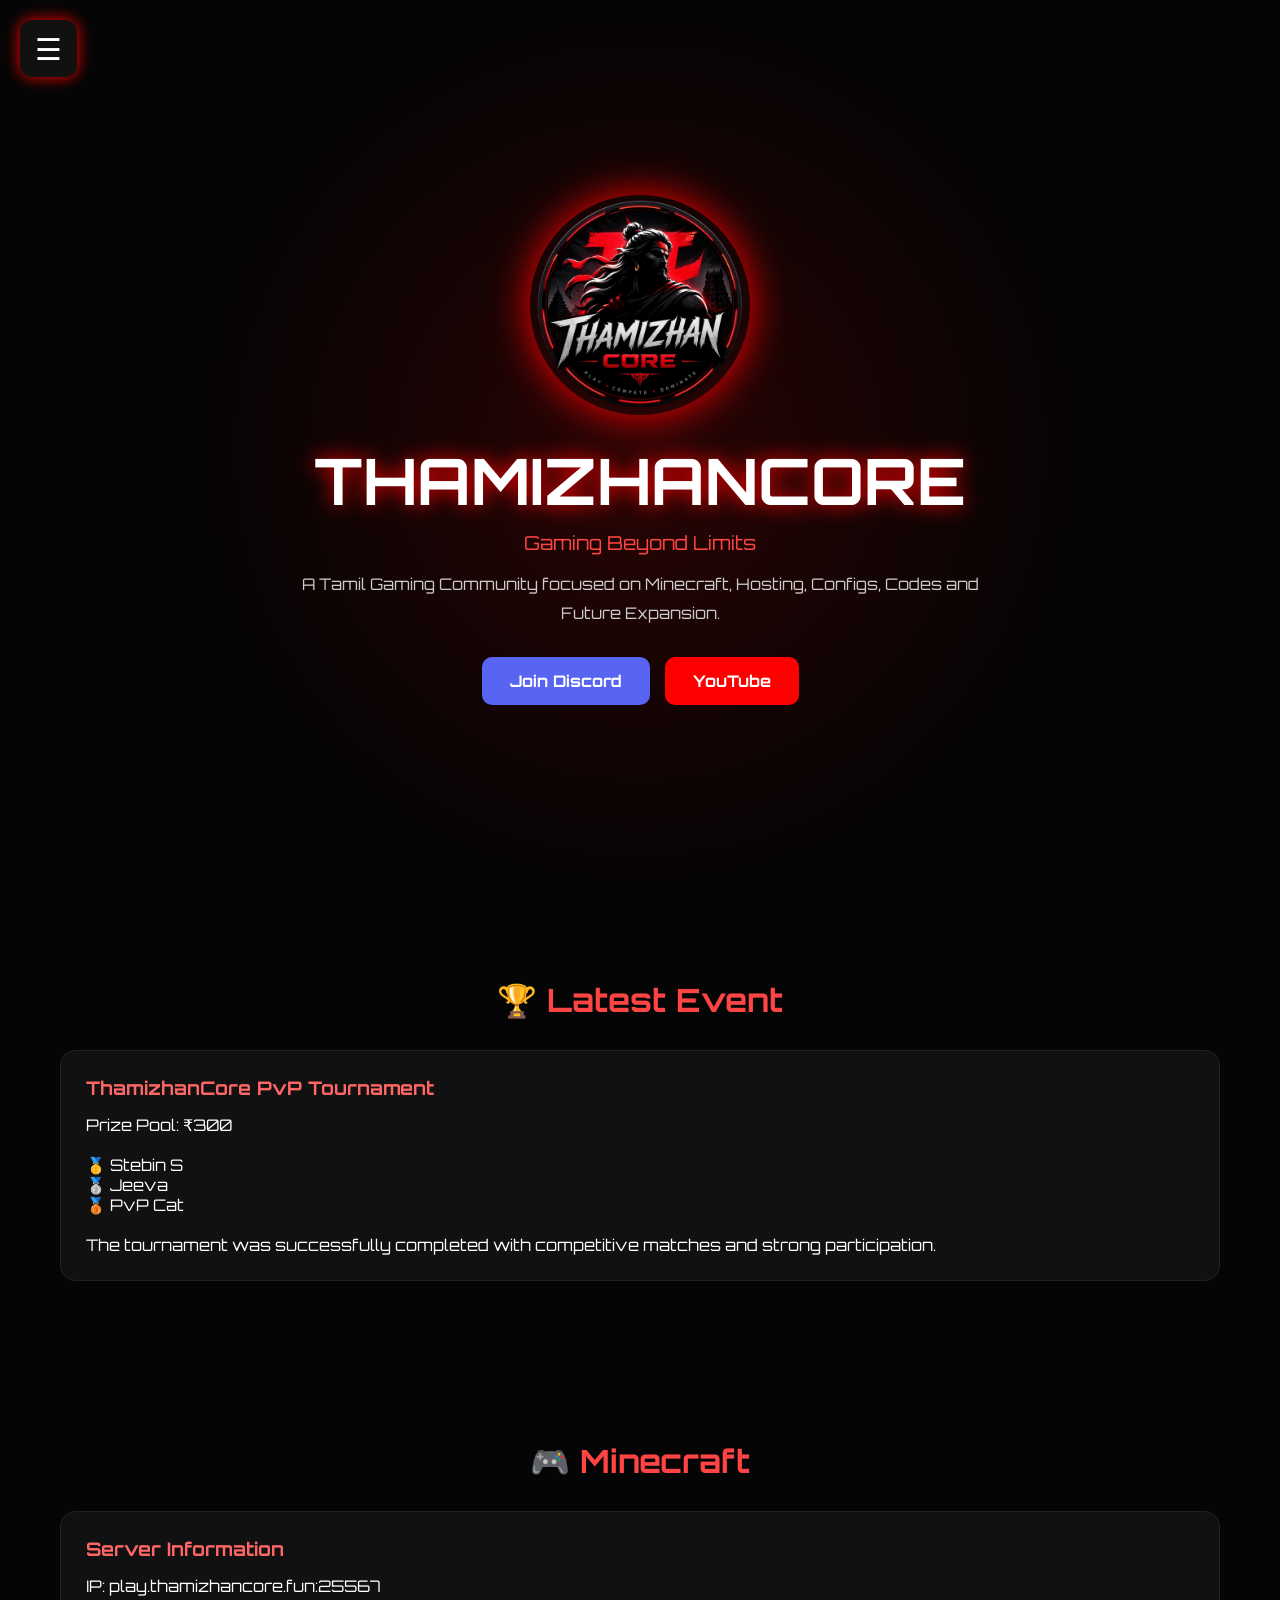
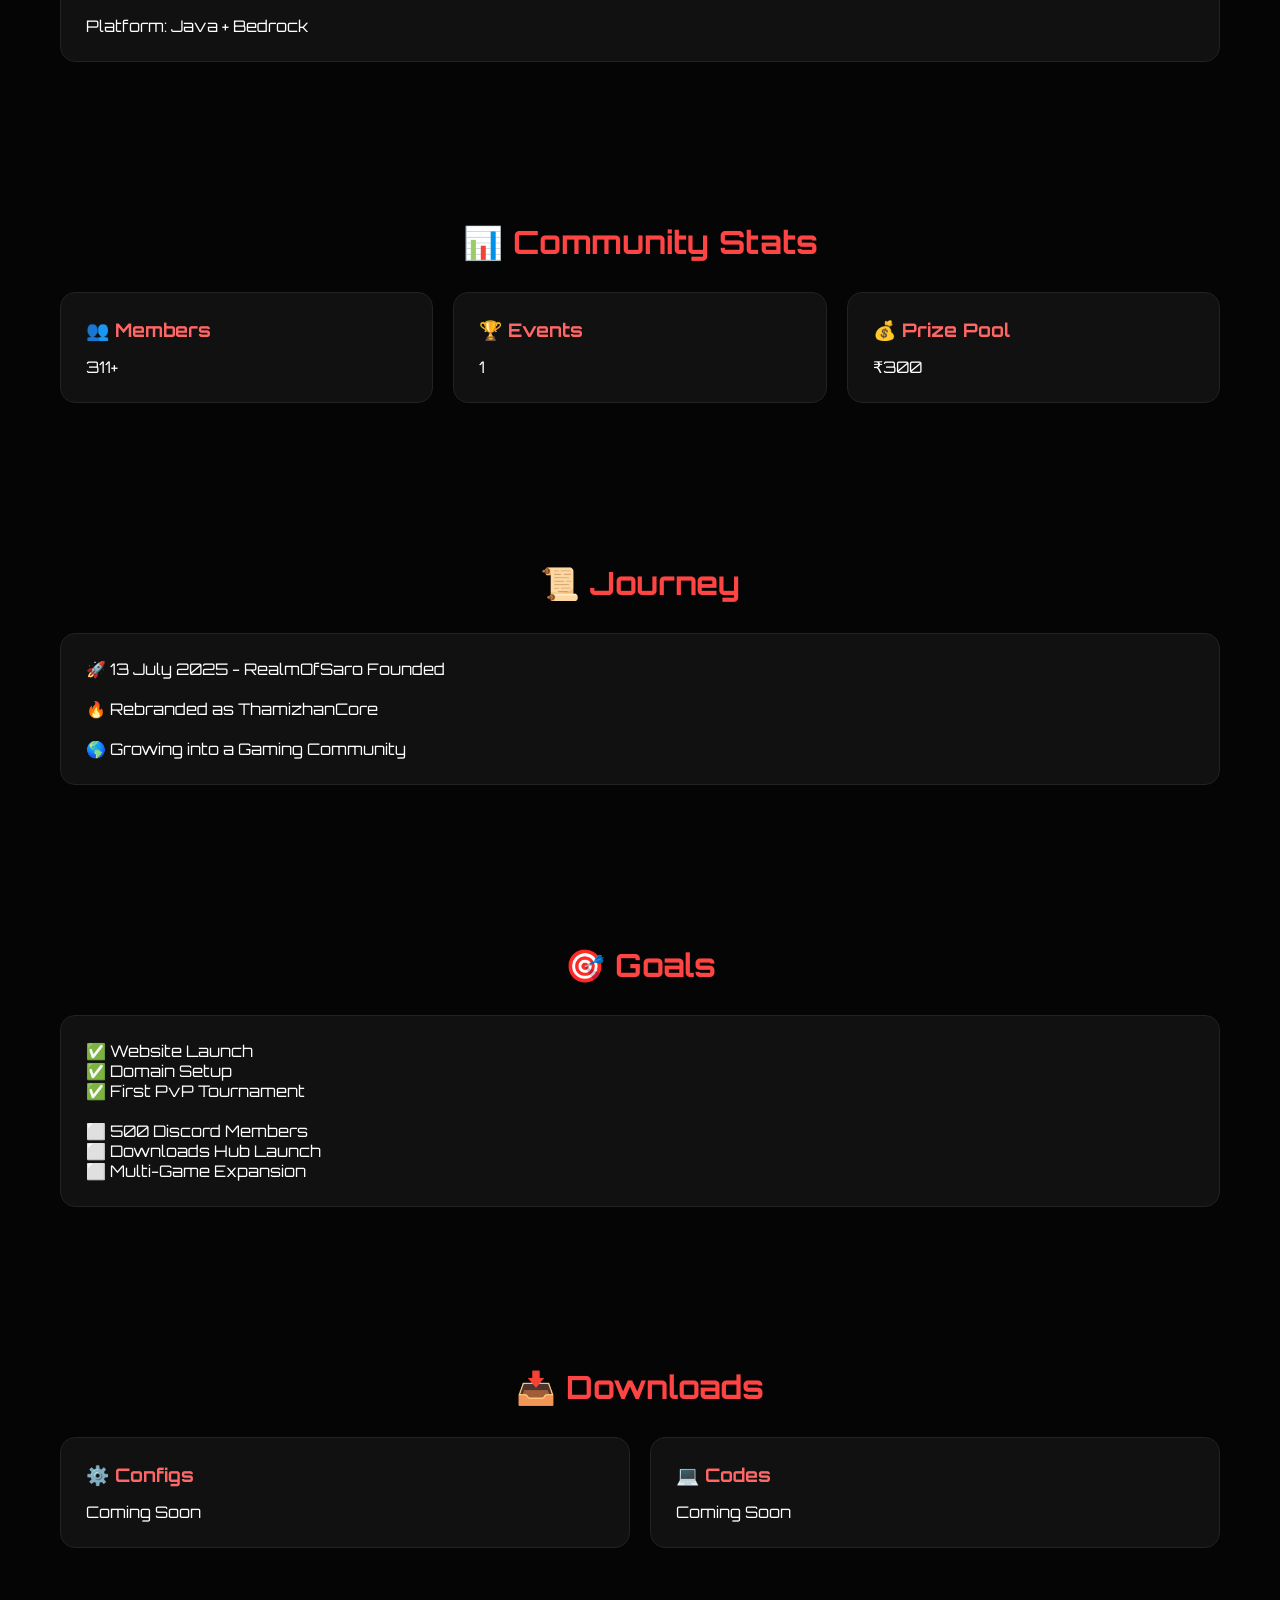
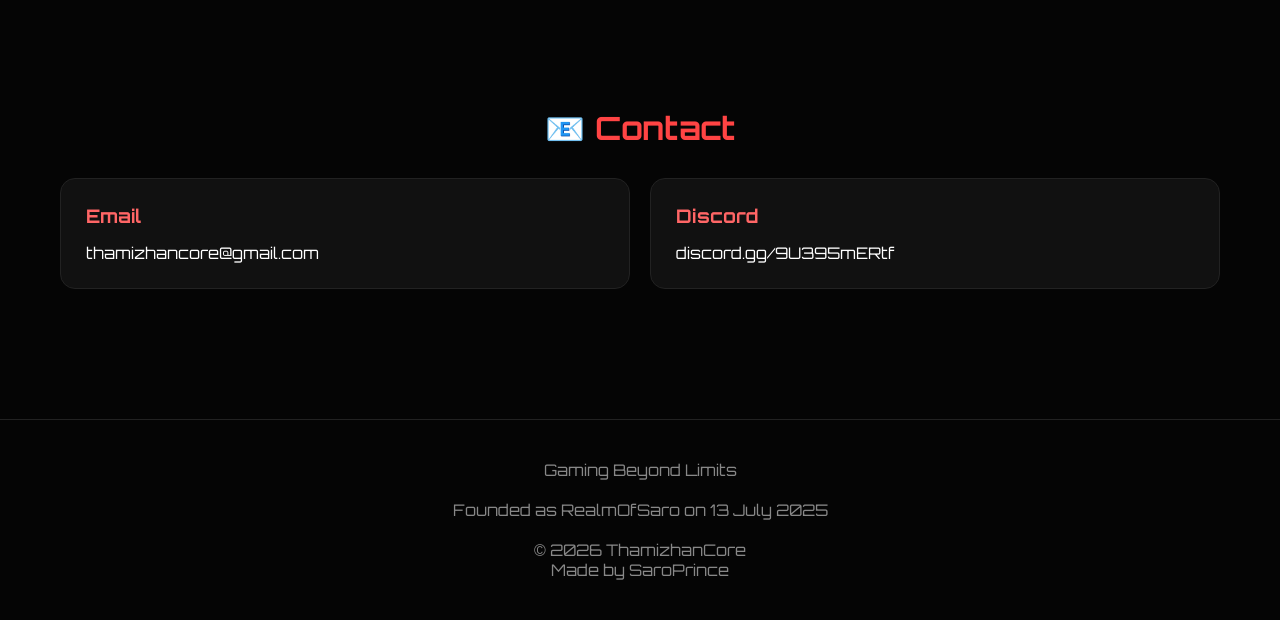
==== index.html @ dc058c86 "Update index.html" ====
<!DOCTYPE html>
<html lang="en">
<head>
<meta charset="UTF-8">
<meta name="viewport" content="width=device-width, initial-scale=1.0">
<title>ThamizhanCore | Gaming Beyond Limits</title>

<link href="https://fonts.googleapis.com/css2?family=Orbitron:wght@400;600;700;900&display=swap" rel="stylesheet">

<style>

*{
margin:0;
padding:0;
box-sizing:border-box;
scroll-behavior:smooth;
}

body{
font-family:'Orbitron',sans-serif;
background:#050505;
color:white;
overflow-x:hidden;
}

body::before{
content:'';
position:fixed;
top:0;
left:0;
width:100%;
height:100%;
background:
radial-gradient(circle at center,rgba(255,0,0,.15),transparent 60%);
z-index:-1;
}

.menu-btn{
position:fixed;
top:20px;
left:20px;
font-size:30px;
cursor:pointer;
z-index:1000;
background:#111;
padding:10px 15px;
border-radius:12px;
box-shadow:0 0 15px red;
}

.sidebar{
position:fixed;
top:0;
left:-280px;
width:280px;
height:100%;
background:#0a0a0a;
padding-top:80px;
transition:.4s;
z-index:999;
border-right:2px solid red;
}

.sidebar.active{
left:0;
}

.sidebar a{
display:block;
padding:18px 25px;
color:white;
text-decoration:none;
transition:.3s;
}

.sidebar a:hover{
background:#151515;
color:#ff4444;
}

.hero{
min-height:100vh;
display:flex;
flex-direction:column;
justify-content:center;
align-items:center;
text-align:center;
padding:20px;
}

.logo{
width:220px;
max-width:80%;
border-radius:50%;
box-shadow:0 0 40px red;
animation:glow 2s infinite alternate;
}

@keyframes glow{
from{box-shadow:0 0 20px red;}
to{box-shadow:0 0 60px red;}
}

.hero h1{
font-size:4rem;
margin-top:25px;
text-shadow:0 0 20px red;
}

.tagline{
color:#ff4444;
margin-top:10px;
font-size:1.2rem;
}

.hero-desc{
max-width:700px;
margin-top:15px;
line-height:1.8;
color:#ccc;
}

.buttons{
margin-top:30px;
display:flex;
gap:15px;
flex-wrap:wrap;
justify-content:center;
}

.btn{
padding:14px 28px;
border-radius:10px;
text-decoration:none;
font-weight:bold;
color:white;
transition:.3s;
}

.discord{
background:#5865F2;
}

.youtube{
background:#ff0000;
}

.btn:hover{
transform:scale(1.08);
}

section{
padding:80px 20px;
max-width:1200px;
margin:auto;
}

.section-title{
text-align:center;
margin-bottom:30px;
font-size:2rem;
color:#ff4444;
}

.grid{
display:grid;
grid-template-columns:repeat(auto-fit,minmax(250px,1fr));
gap:20px;
}

.card{
background:#111;
padding:25px;
border-radius:15px;
border:1px solid #222;
transition:.3s;
}

.card:hover{
transform:translateY(-6px);
border-color:red;
box-shadow:0 0 20px rgba(255,0,0,.4);
}

.card h3{
margin-bottom:15px;
color:#ff6666;
}

footer{
padding:40px;
text-align:center;
border-top:1px solid #222;
color:#888;
margin-top:50px;
}

@media(max-width:768px){
.hero h1{
font-size:2.4rem;
}
}

</style>
</head>

<body>

<div class="menu-btn" onclick="toggleMenu()">☰</div>

<div class="sidebar" id="sidebar">
<a href="#home">🏠 Home</a>
<a href="#event">🏆 Event</a>
<a href="#minecraft">🎮 Minecraft</a>
<a href="#stats">📊 Stats</a>
<a href="#journey">📜 Journey</a>
<a href="#goals">🎯 Goals</a>
<a href="#downloads">📥 Downloads</a>
<a href="#contact">📧 Contact</a>
</div>

<section class="hero" id="home">

<img src="logo.png" class="logo">

<h1>THAMIZHANCORE</h1>

<p class="tagline">Gaming Beyond Limits</p>

<p class="hero-desc">
A Tamil Gaming Community focused on Minecraft,
Hosting, Configs, Codes and Future Expansion.
</p>

<div class="buttons">
<a class="btn discord" href="https://discord.gg/9U395mERtf" target="_blank">Join Discord</a>

<a class="btn youtube" href="https://youtube.com/@saroprince" target="_blank">YouTube</a>
</div>

</section>

<section id="event">

<h2 class="section-title">🏆 Latest Event</h2>

<div class="card">

<h3>ThamizhanCore PvP Tournament</h3>

<p>Prize Pool: ₹300</p>

<br>

<p>🥇 Stebin S</p>
<p>🥈 Jeeva</p>
<p>🥉 PvP Cat</p>

<br>

<p>
The tournament was successfully completed
with competitive matches and strong participation.
</p>

</div>

</section>

<section id="minecraft">

<h2 class="section-title">🎮 Minecraft</h2>

<div class="card">

<h3>Server Information</h3>

<p>
IP: play.thamizhancore.fun:25567
</p>

<br>

<p>
Platform: Java + Bedrock
</p>

</div>

</section>

<section id="stats">

<h2 class="section-title">📊 Community Stats</h2>

<div class="grid">

<div class="card">
<h3>👥 Members</h3>
<p>311+</p>
</div>

<div class="card">
<h3>🏆 Events</h3>
<p>1</p>
</div>

<div class="card">
<h3>💰 Prize Pool</h3>
<p>₹300</p>
</div>

</div>

</section>

<section id="journey">

<h2 class="section-title">📜 Journey</h2>

<div class="card">

<p>🚀 13 July 2025 - RealmOfSaro Founded</p>

<br>

<p>🔥 Rebranded as ThamizhanCore</p>

<br>

<p>🌎 Growing into a Gaming Community</p>

</div>

</section>

<section id="goals">

<h2 class="section-title">🎯 Goals</h2>

<div class="card">

<p>✅ Website Launch</p>
<p>✅ Domain Setup</p>
<p>✅ First PvP Tournament</p>

<br>

<p>⬜ 500 Discord Members</p>
<p>⬜ Downloads Hub Launch</p>
<p>⬜ Multi-Game Expansion</p>

</div>

</section>

<section id="downloads">

<h2 class="section-title">📥 Downloads</h2>

<div class="grid">

<div class="card">
<h3>⚙️ Configs</h3>
<p>Coming Soon</p>
</div>

<div class="card">
<h3>💻 Codes</h3>
<p>Coming Soon</p>
</div>

</div>

</section>

<section id="contact">

<h2 class="section-title">📧 Contact</h2>

<div class="grid">

<div class="card">
<h3>Email</h3>
<p>thamizhancore@gmail.com</p>
</div>

<div class="card">
<h3>Discord</h3>
<p>discord.gg/9U395mERtf</p>
</div>

</div>

</section>

<footer>

Gaming Beyond Limits

<br><br>

Founded as RealmOfSaro on 13 July 2025

<br><br>

© 2026 ThamizhanCore

<br>

Made by SaroPrince

</footer>

<script>
function toggleMenu(){
document.getElementById('sidebar').classList.toggle('active');
}
</script>

</body>
</html>
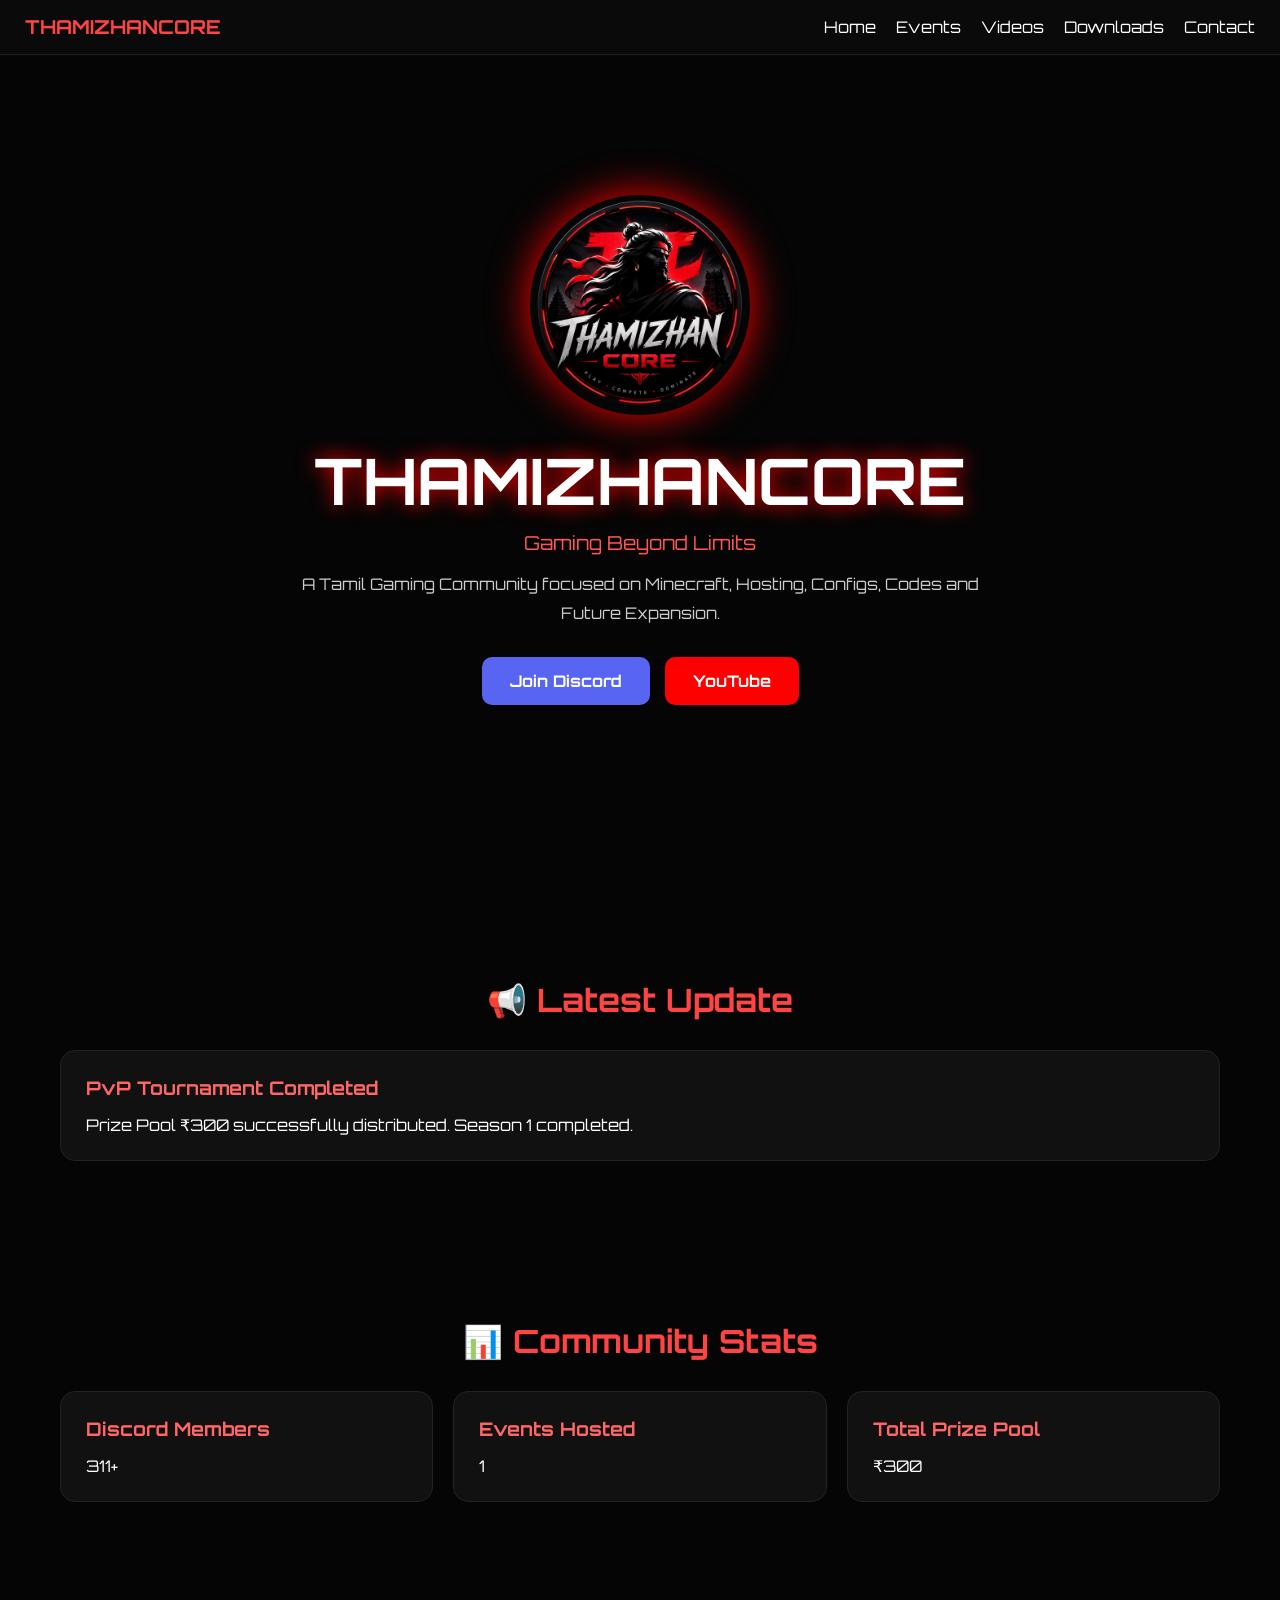
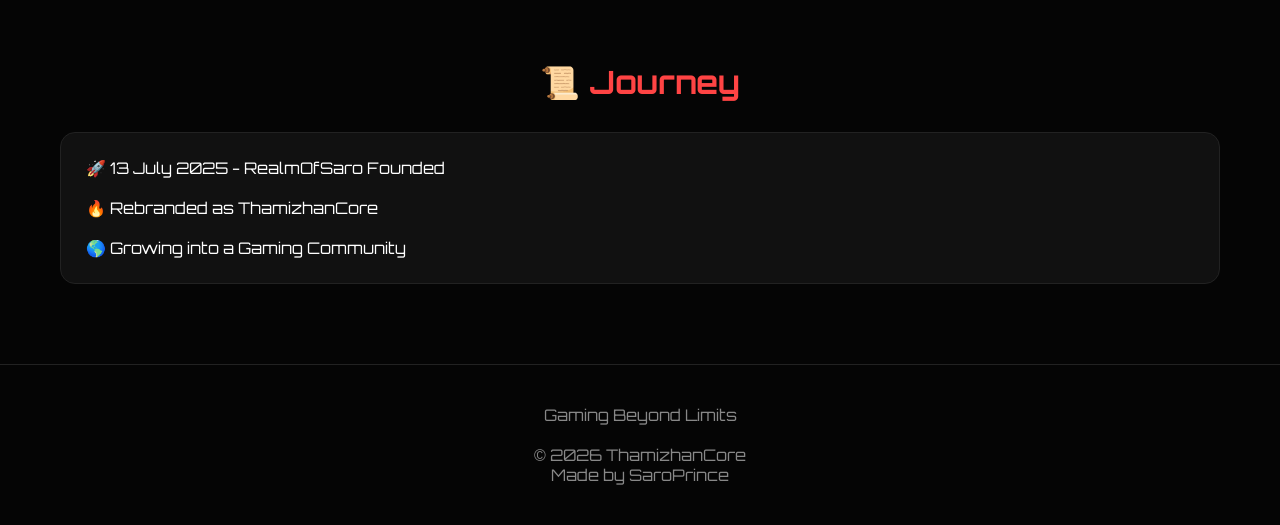
==== commit 7ae55625: "Update index.html" ====
--- a/index.html
+++ b/index.html
@@ -13,7 +13,6 @@
 margin:0;
 padding:0;
 box-sizing:border-box;
-scroll-behavior:smooth;
 }
 
 body{
@@ -23,58 +22,38 @@
 overflow-x:hidden;
 }
 
-body::before{
-content:'';
+.navbar{
 position:fixed;
 top:0;
 left:0;
 width:100%;
-height:100%;
-background:
-radial-gradient(circle at center,rgba(255,0,0,.15),transparent 60%);
-z-index:-1;
-}
-
-.menu-btn{
-position:fixed;
-top:20px;
-left:20px;
-font-size:30px;
-cursor:pointer;
+background:#0a0a0a;
+display:flex;
+justify-content:space-between;
+align-items:center;
+padding:15px 25px;
+border-bottom:1px solid #222;
 z-index:1000;
-background:#111;
-padding:10px 15px;
-border-radius:12px;
-box-shadow:0 0 15px red;
-}
-
-.sidebar{
-position:fixed;
-top:0;
-left:-280px;
-width:280px;
-height:100%;
-background:#0a0a0a;
-padding-top:80px;
-transition:.4s;
-z-index:999;
-border-right:2px solid red;
-}
-
-.sidebar.active{
-left:0;
-}
-
-.sidebar a{
-display:block;
-padding:18px 25px;
+}
+
+.logo-text{
+color:#ff4444;
+font-size:1.2rem;
+font-weight:bold;
+}
+
+.nav-links{
+display:flex;
+gap:20px;
+}
+
+.nav-links a{
 color:white;
 text-decoration:none;
 transition:.3s;
 }
 
-.sidebar a:hover{
-background:#151515;
+.nav-links a:hover{
 color:#ff4444;
 }
 
@@ -90,7 +69,6 @@
 
 .logo{
 width:220px;
-max-width:80%;
 border-radius:50%;
 box-shadow:0 0 40px red;
 animation:glow 2s infinite alternate;
@@ -108,16 +86,16 @@
 }
 
 .tagline{
-color:#ff4444;
 margin-top:10px;
+color:#ff5555;
 font-size:1.2rem;
 }
 
-.hero-desc{
+.desc{
+margin-top:15px;
 max-width:700px;
-margin-top:15px;
+color:#ccc;
 line-height:1.8;
-color:#ccc;
 }
 
 .buttons{
@@ -149,17 +127,17 @@
 transform:scale(1.08);
 }
 
-section{
+.section{
 padding:80px 20px;
 max-width:1200px;
 margin:auto;
 }
 
-.section-title{
+.title{
 text-align:center;
 margin-bottom:30px;
+color:#ff4444;
 font-size:2rem;
-color:#ff4444;
 }
 
 .grid{
@@ -173,13 +151,6 @@
 padding:25px;
 border-radius:15px;
 border:1px solid #222;
-transition:.3s;
-}
-
-.card:hover{
-transform:translateY(-6px);
-border-color:red;
-box-shadow:0 0 20px rgba(255,0,0,.4);
 }
 
 .card h3{
@@ -192,13 +163,18 @@
 text-align:center;
 border-top:1px solid #222;
 color:#888;
-margin-top:50px;
 }
 
 @media(max-width:768px){
+
+.nav-links{
+display:none;
+}
+
 .hero h1{
-font-size:2.4rem;
-}
+font-size:2.5rem;
+}
+
 }
 
 </style>
@@ -206,217 +182,134 @@
 
 <body>
 
-<div class="menu-btn" onclick="toggleMenu()">☰</div>
-
-<div class="sidebar" id="sidebar">
-<a href="#home">🏠 Home</a>
-<a href="#event">🏆 Event</a>
-<a href="#minecraft">🎮 Minecraft</a>
-<a href="#stats">📊 Stats</a>
-<a href="#journey">📜 Journey</a>
-<a href="#goals">🎯 Goals</a>
-<a href="#downloads">📥 Downloads</a>
-<a href="#contact">📧 Contact</a>
-</div>
-
-<section class="hero" id="home">
+<div class="navbar">
+
+<div class="logo-text">
+THAMIZHANCORE
+</div>
+
+<div class="nav-links">
+<a href="index.html">Home</a>
+<a href="events.html">Events</a>
+<a href="videos.html">Videos</a>
+<a href="downloads.html">Downloads</a>
+<a href="contact.html">Contact</a>
+</div>
+
+</div>
+
+<section class="hero">
 
 <img src="logo.png" class="logo">
 
 <h1>THAMIZHANCORE</h1>
 
-<p class="tagline">Gaming Beyond Limits</p>
-
-<p class="hero-desc">
+<p class="tagline">
+Gaming Beyond Limits
+</p>
+
+<p class="desc">
 A Tamil Gaming Community focused on Minecraft,
 Hosting, Configs, Codes and Future Expansion.
 </p>
 
 <div class="buttons">
-<a class="btn discord" href="https://discord.gg/9U395mERtf" target="_blank">Join Discord</a>
-
-<a class="btn youtube" href="https://youtube.com/@saroprince" target="_blank">YouTube</a>
+
+<a class="btn discord"
+href="https://discord.gg/9U395mERtf"
+target="_blank">
+Join Discord
+</a>
+
+<a class="btn youtube"
+href="https://youtube.com/@saroprince"
+target="_blank">
+YouTube
+</a>
+
 </div>
 
 </section>
 
-<section id="event">
-
-<h2 class="section-title">🏆 Latest Event</h2>
-
-<div class="card">
-
-<h3>ThamizhanCore PvP Tournament</h3>
-
-<p>Prize Pool: ₹300</p>
-
+<section class="section">
+
+<h2 class="title">
+📢 Latest Update
+</h2>
+
+<div class="card">
+
+<h3>
+PvP Tournament Completed
+</h3>
+
+<p>
+Prize Pool ₹300 successfully distributed.
+Season 1 completed.
+</p>
+
+</div>
+
+</section>
+
+<section class="section">
+
+<h2 class="title">
+📊 Community Stats
+</h2>
+
+<div class="grid">
+
+<div class="card">
+<h3>Discord Members</h3>
+<p>311+</p>
+</div>
+
+<div class="card">
+<h3>Events Hosted</h3>
+<p>1</p>
+</div>
+
+<div class="card">
+<h3>Total Prize Pool</h3>
+<p>₹300</p>
+</div>
+
+</div>
+
+</section>
+
+<section class="section">
+
+<h2 class="title">
+📜 Journey
+</h2>
+
+<div class="card">
+
+<p>🚀 13 July 2025 - RealmOfSaro Founded</p>
 <br>
-
-<p>🥇 Stebin S</p>
-<p>🥈 Jeeva</p>
-<p>🥉 PvP Cat</p>
-
+<p>🔥 Rebranded as ThamizhanCore</p>
 <br>
-
-<p>
-The tournament was successfully completed
-with competitive matches and strong participation.
-</p>
+<p>🌎 Growing into a Gaming Community</p>
 
 </div>
 
 </section>
 
-<section id="minecraft">
-
-<h2 class="section-title">🎮 Minecraft</h2>
-
-<div class="card">
-
-<h3>Server Information</h3>
-
-<p>
-IP: play.thamizhancore.fun:25567
-</p>
+<footer>
+
+Gaming Beyond Limits
+
+<br><br>
+
+© 2026 ThamizhanCore
 
 <br>
 
-<p>
-Platform: Java + Bedrock
-</p>
-
-</div>
-
-</section>
-
-<section id="stats">
-
-<h2 class="section-title">📊 Community Stats</h2>
-
-<div class="grid">
-
-<div class="card">
-<h3>👥 Members</h3>
-<p>311+</p>
-</div>
-
-<div class="card">
-<h3>🏆 Events</h3>
-<p>1</p>
-</div>
-
-<div class="card">
-<h3>💰 Prize Pool</h3>
-<p>₹300</p>
-</div>
-
-</div>
-
-</section>
-
-<section id="journey">
-
-<h2 class="section-title">📜 Journey</h2>
-
-<div class="card">
-
-<p>🚀 13 July 2025 - RealmOfSaro Founded</p>
-
-<br>
-
-<p>🔥 Rebranded as ThamizhanCore</p>
-
-<br>
-
-<p>🌎 Growing into a Gaming Community</p>
-
-</div>
-
-</section>
-
-<section id="goals">
-
-<h2 class="section-title">🎯 Goals</h2>
-
-<div class="card">
-
-<p>✅ Website Launch</p>
-<p>✅ Domain Setup</p>
-<p>✅ First PvP Tournament</p>
-
-<br>
-
-<p>⬜ 500 Discord Members</p>
-<p>⬜ Downloads Hub Launch</p>
-<p>⬜ Multi-Game Expansion</p>
-
-</div>
-
-</section>
-
-<section id="downloads">
-
-<h2 class="section-title">📥 Downloads</h2>
-
-<div class="grid">
-
-<div class="card">
-<h3>⚙️ Configs</h3>
-<p>Coming Soon</p>
-</div>
-
-<div class="card">
-<h3>💻 Codes</h3>
-<p>Coming Soon</p>
-</div>
-
-</div>
-
-</section>
-
-<section id="contact">
-
-<h2 class="section-title">📧 Contact</h2>
-
-<div class="grid">
-
-<div class="card">
-<h3>Email</h3>
-<p>thamizhancore@gmail.com</p>
-</div>
-
-<div class="card">
-<h3>Discord</h3>
-<p>discord.gg/9U395mERtf</p>
-</div>
-
-</div>
-
-</section>
-
-<footer>
-
-Gaming Beyond Limits
-
-<br><br>
-
-Founded as RealmOfSaro on 13 July 2025
-
-<br><br>
-
-© 2026 ThamizhanCore
-
-<br>
-
 Made by SaroPrince
 
 </footer>
-
-<script>
-function toggleMenu(){
-document.getElementById('sidebar').classList.toggle('active');
-}
-</script>
 
 </body>
 </html>
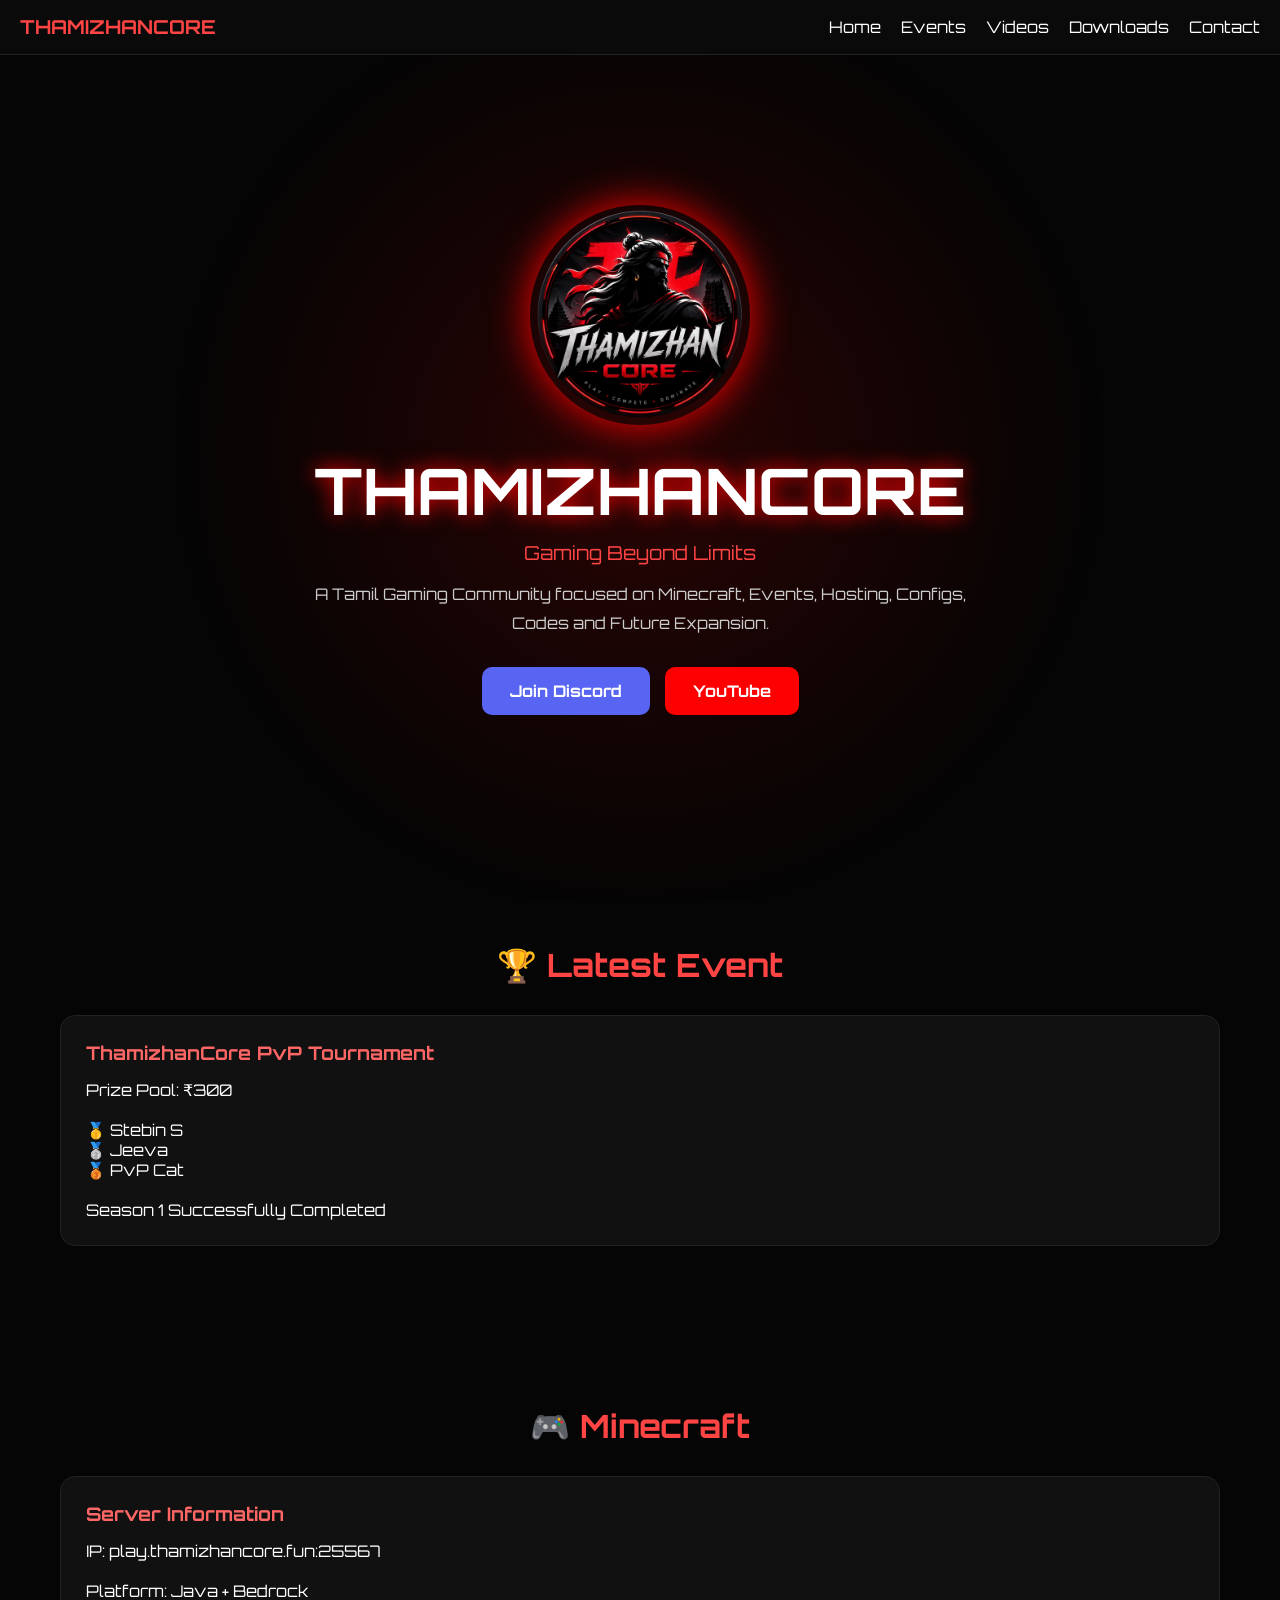
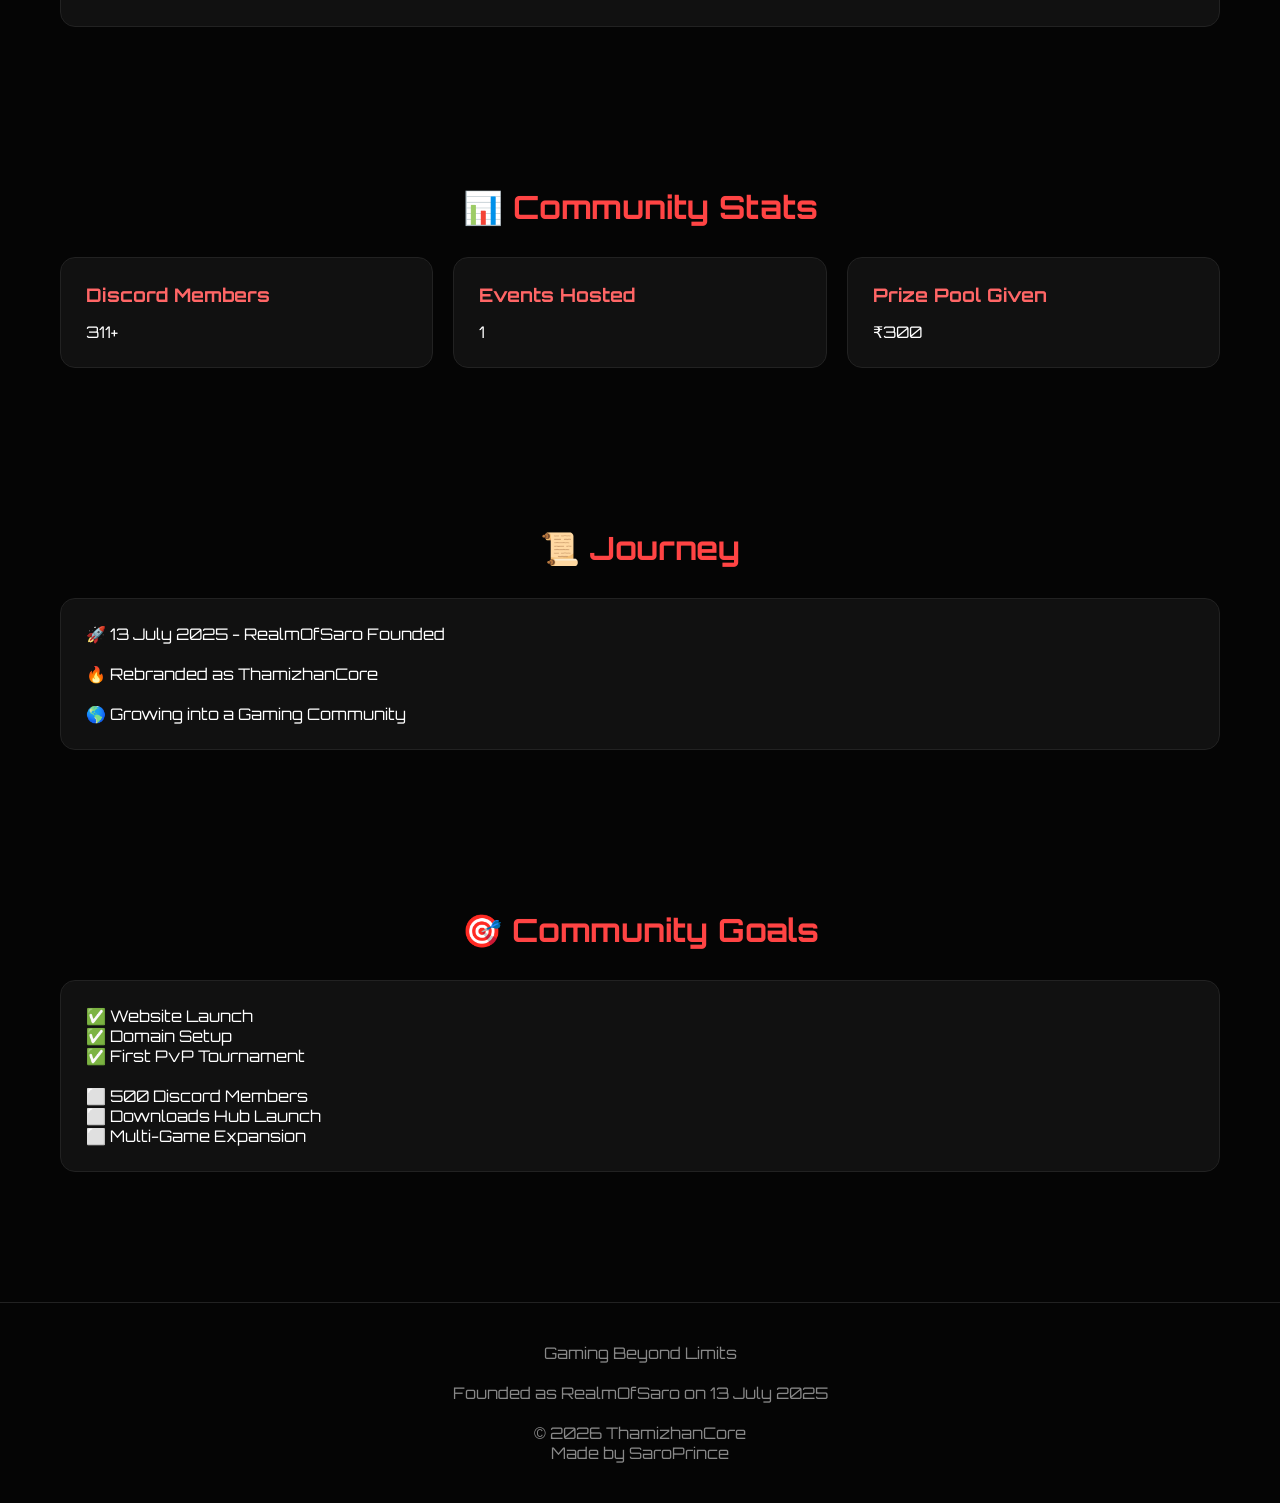
==== commit 5188539f: "Update index.html" ====
--- a/index.html
+++ b/index.html
@@ -3,184 +3,36 @@
 <head>
 <meta charset="UTF-8">
 <meta name="viewport" content="width=device-width, initial-scale=1.0">
+
 <title>ThamizhanCore | Gaming Beyond Limits</title>
 
-<link href="https://fonts.googleapis.com/css2?family=Orbitron:wght@400;600;700;900&display=swap" rel="stylesheet">
-
-<style>
-
-*{
-margin:0;
-padding:0;
-box-sizing:border-box;
-}
-
-body{
-font-family:'Orbitron',sans-serif;
-background:#050505;
-color:white;
-overflow-x:hidden;
-}
-
-.navbar{
-position:fixed;
-top:0;
-left:0;
-width:100%;
-background:#0a0a0a;
-display:flex;
-justify-content:space-between;
-align-items:center;
-padding:15px 25px;
-border-bottom:1px solid #222;
-z-index:1000;
-}
-
-.logo-text{
-color:#ff4444;
-font-size:1.2rem;
-font-weight:bold;
-}
-
-.nav-links{
-display:flex;
-gap:20px;
-}
-
-.nav-links a{
-color:white;
-text-decoration:none;
-transition:.3s;
-}
-
-.nav-links a:hover{
-color:#ff4444;
-}
-
-.hero{
-min-height:100vh;
-display:flex;
-flex-direction:column;
-justify-content:center;
-align-items:center;
-text-align:center;
-padding:20px;
-}
-
-.logo{
-width:220px;
-border-radius:50%;
-box-shadow:0 0 40px red;
-animation:glow 2s infinite alternate;
-}
-
-@keyframes glow{
-from{box-shadow:0 0 20px red;}
-to{box-shadow:0 0 60px red;}
-}
-
-.hero h1{
-font-size:4rem;
-margin-top:25px;
-text-shadow:0 0 20px red;
-}
-
-.tagline{
-margin-top:10px;
-color:#ff5555;
-font-size:1.2rem;
-}
-
-.desc{
-margin-top:15px;
-max-width:700px;
-color:#ccc;
-line-height:1.8;
-}
-
-.buttons{
-margin-top:30px;
-display:flex;
-gap:15px;
-flex-wrap:wrap;
-justify-content:center;
-}
-
-.btn{
-padding:14px 28px;
-border-radius:10px;
-text-decoration:none;
-font-weight:bold;
-color:white;
-transition:.3s;
-}
-
-.discord{
-background:#5865F2;
-}
-
-.youtube{
-background:#ff0000;
-}
-
-.btn:hover{
-transform:scale(1.08);
-}
-
-.section{
-padding:80px 20px;
-max-width:1200px;
-margin:auto;
-}
-
-.title{
-text-align:center;
-margin-bottom:30px;
-color:#ff4444;
-font-size:2rem;
-}
-
-.grid{
-display:grid;
-grid-template-columns:repeat(auto-fit,minmax(250px,1fr));
-gap:20px;
-}
-
-.card{
-background:#111;
-padding:25px;
-border-radius:15px;
-border:1px solid #222;
-}
-
-.card h3{
-margin-bottom:15px;
-color:#ff6666;
-}
-
-footer{
-padding:40px;
-text-align:center;
-border-top:1px solid #222;
-color:#888;
-}
-
-@media(max-width:768px){
-
-.nav-links{
-display:none;
-}
-
-.hero h1{
-font-size:2.5rem;
-}
-
-}
-
-</style>
+<link rel="icon" type="image/png" href="logo.png">
+<link rel="stylesheet" href="style.css">
 </head>
 
 <body>
+
+<div class="sidebar" id="sidebar">
+
+<div class="close-btn" onclick="closeMenu()">✕</div>
+
+<a href="index.html">🏠 Home</a>
+<a href="events.html">🏆 Events</a>
+<a href="videos.html">📺 Videos</a>
+<a href="downloads.html">📥 Downloads</a>
+<a href="contact.html">📧 Contact</a>
+
+<br>
+
+<a href="https://discord.gg/9U395mERtf" target="_blank">
+💬 Discord
+</a>
+
+<a href="https://youtube.com/@saroprince" target="_blank">
+▶ YouTube
+</a>
+
+</div>
 
 <div class="navbar">
 
@@ -196,6 +48,10 @@
 <a href="contact.html">Contact</a>
 </div>
 
+<div class="menu-btn" onclick="openMenu()">
+☰
+</div>
+
 </div>
 
 <section class="hero">
@@ -210,7 +66,7 @@
 
 <p class="desc">
 A Tamil Gaming Community focused on Minecraft,
-Hosting, Configs, Codes and Future Expansion.
+Events, Hosting, Configs, Codes and Future Expansion.
 </p>
 
 <div class="buttons">
@@ -234,18 +90,63 @@
 <section class="section">
 
 <h2 class="title">
-📢 Latest Update
+🏆 Latest Event
 </h2>
 
 <div class="card">
 
 <h3>
-PvP Tournament Completed
+ThamizhanCore PvP Tournament
 </h3>
 
 <p>
-Prize Pool ₹300 successfully distributed.
-Season 1 completed.
+Prize Pool: ₹300
+</p>
+
+<br>
+
+<p>
+🥇 Stebin S
+</p>
+
+<p>
+🥈 Jeeva
+</p>
+
+<p>
+🥉 PvP Cat
+</p>
+
+<br>
+
+<p>
+Season 1 Successfully Completed
+</p>
+
+</div>
+
+</section>
+
+<section class="section">
+
+<h2 class="title">
+🎮 Minecraft
+</h2>
+
+<div class="card">
+
+<h3>
+Server Information
+</h3>
+
+<p>
+IP: play.thamizhancore.fun:25567
+</p>
+
+<br>
+
+<p>
+Platform: Java + Bedrock
 </p>
 
 </div>
@@ -271,7 +172,7 @@
 </div>
 
 <div class="card">
-<h3>Total Prize Pool</h3>
+<h3>Prize Pool Given</h3>
 <p>₹300</p>
 </div>
 
@@ -287,11 +188,43 @@
 
 <div class="card">
 
-<p>🚀 13 July 2025 - RealmOfSaro Founded</p>
-<br>
-<p>🔥 Rebranded as ThamizhanCore</p>
-<br>
-<p>🌎 Growing into a Gaming Community</p>
+<p>
+🚀 13 July 2025 - RealmOfSaro Founded
+</p>
+
+<br>
+
+<p>
+🔥 Rebranded as ThamizhanCore
+</p>
+
+<br>
+
+<p>
+🌎 Growing into a Gaming Community
+</p>
+
+</div>
+
+</section>
+
+<section class="section">
+
+<h2 class="title">
+🎯 Community Goals
+</h2>
+
+<div class="card">
+
+<p>✅ Website Launch</p>
+<p>✅ Domain Setup</p>
+<p>✅ First PvP Tournament</p>
+
+<br>
+
+<p>⬜ 500 Discord Members</p>
+<p>⬜ Downloads Hub Launch</p>
+<p>⬜ Multi-Game Expansion</p>
 
 </div>
 
@@ -303,6 +236,10 @@
 
 <br><br>
 
+Founded as RealmOfSaro on 13 July 2025
+
+<br><br>
+
 © 2026 ThamizhanCore
 
 <br>
@@ -310,6 +247,8 @@
 Made by SaroPrince
 
 </footer>
+
+<script src="script.js"></script>
 
 </body>
 </html>
--- a/style.css
+++ b/style.css
@@ -0,0 +1,249 @@
+@import url('https://fonts.googleapis.com/css2?family=Orbitron:wght@400;600;700;900&display=swap');
+
+*{
+margin:0;
+padding:0;
+box-sizing:border-box;
+}
+
+html{
+scroll-behavior:smooth;
+}
+
+body{
+font-family:'Orbitron',sans-serif;
+background:#050505;
+color:white;
+overflow-x:hidden;
+}
+
+body::before{
+content:'';
+position:fixed;
+top:0;
+left:0;
+width:100%;
+height:100%;
+background:
+radial-gradient(circle at center,rgba(255,0,0,.15),transparent 60%);
+z-index:-1;
+}
+
+.navbar{
+position:sticky;
+top:0;
+width:100%;
+background:#0a0a0a;
+display:flex;
+justify-content:space-between;
+align-items:center;
+padding:15px 20px;
+border-bottom:1px solid #222;
+z-index:1000;
+}
+
+.logo-text{
+color:#ff4444;
+font-size:1.2rem;
+font-weight:700;
+}
+
+.menu-btn{
+font-size:28px;
+cursor:pointer;
+display:none;
+}
+
+.nav-links{
+display:flex;
+gap:20px;
+}
+
+.nav-links a{
+color:white;
+text-decoration:none;
+transition:.3s;
+}
+
+.nav-links a:hover{
+color:#ff4444;
+}
+
+.sidebar{
+position:fixed;
+top:0;
+left:-280px;
+width:280px;
+height:100%;
+background:#0b0b0b;
+z-index:2000;
+transition:.3s;
+border-right:2px solid red;
+padding-top:70px;
+}
+
+.sidebar.active{
+left:0;
+}
+
+.sidebar a{
+display:block;
+padding:18px 25px;
+color:white;
+text-decoration:none;
+}
+
+.sidebar a:hover{
+background:#151515;
+color:#ff4444;
+}
+
+.close-btn{
+position:absolute;
+top:15px;
+right:20px;
+font-size:30px;
+cursor:pointer;
+}
+
+.hero{
+min-height:90vh;
+display:flex;
+flex-direction:column;
+justify-content:center;
+align-items:center;
+text-align:center;
+padding:20px;
+}
+
+.logo{
+width:220px;
+max-width:80%;
+border-radius:50%;
+box-shadow:0 0 40px red;
+animation:glow 2s infinite alternate;
+}
+
+@keyframes glow{
+from{
+box-shadow:0 0 20px red;
+}
+to{
+box-shadow:0 0 60px red;
+}
+}
+
+.hero h1{
+font-size:4rem;
+margin-top:25px;
+text-shadow:0 0 20px red;
+}
+
+.tagline{
+color:#ff4444;
+margin-top:10px;
+font-size:1.2rem;
+}
+
+.desc{
+max-width:700px;
+margin-top:15px;
+line-height:1.8;
+color:#ccc;
+}
+
+.buttons{
+margin-top:30px;
+display:flex;
+gap:15px;
+flex-wrap:wrap;
+justify-content:center;
+}
+
+.btn{
+padding:14px 28px;
+border-radius:10px;
+text-decoration:none;
+font-weight:bold;
+color:white;
+transition:.3s;
+}
+
+.discord{
+background:#5865F2;
+}
+
+.youtube{
+background:#ff0000;
+}
+
+.btn:hover{
+transform:scale(1.08);
+}
+
+.section{
+padding:80px 20px;
+max-width:1200px;
+margin:auto;
+}
+
+.title{
+text-align:center;
+font-size:2rem;
+color:#ff4444;
+margin-bottom:30px;
+}
+
+.grid{
+display:grid;
+grid-template-columns:repeat(auto-fit,minmax(250px,1fr));
+gap:20px;
+}
+
+.card{
+background:#111;
+padding:25px;
+border-radius:15px;
+border:1px solid #222;
+transition:.3s;
+}
+
+.card:hover{
+transform:translateY(-6px);
+border-color:red;
+box-shadow:0 0 20px rgba(255,0,0,.4);
+}
+
+.card h3,
+.card h2{
+margin-bottom:15px;
+color:#ff6666;
+}
+
+footer{
+padding:40px;
+text-align:center;
+border-top:1px solid #222;
+color:#888;
+margin-top:50px;
+}
+
+@media(max-width:768px){
+
+.menu-btn{
+display:block;
+}
+
+.nav-links{
+display:none;
+}
+
+.hero h1{
+font-size:2.4rem;
+}
+
+.logo{
+width:170px;
+}
+
+}
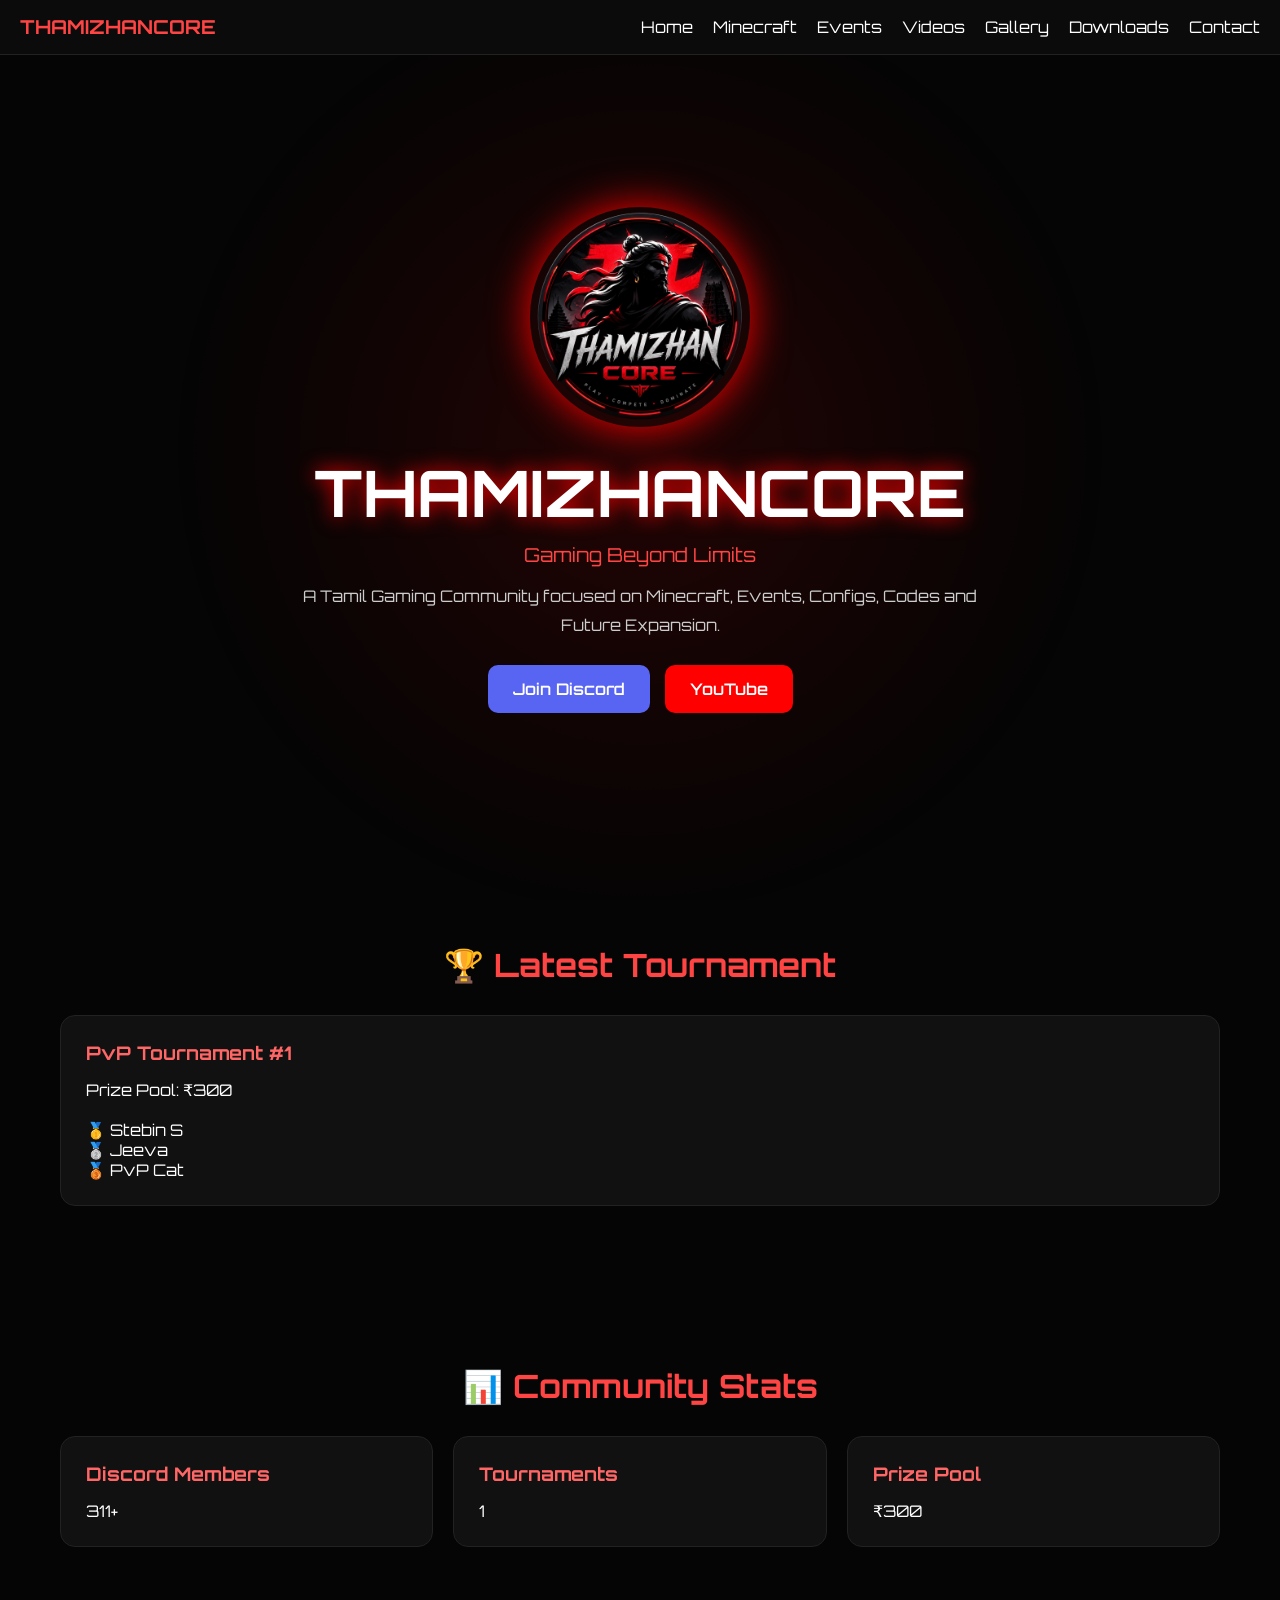
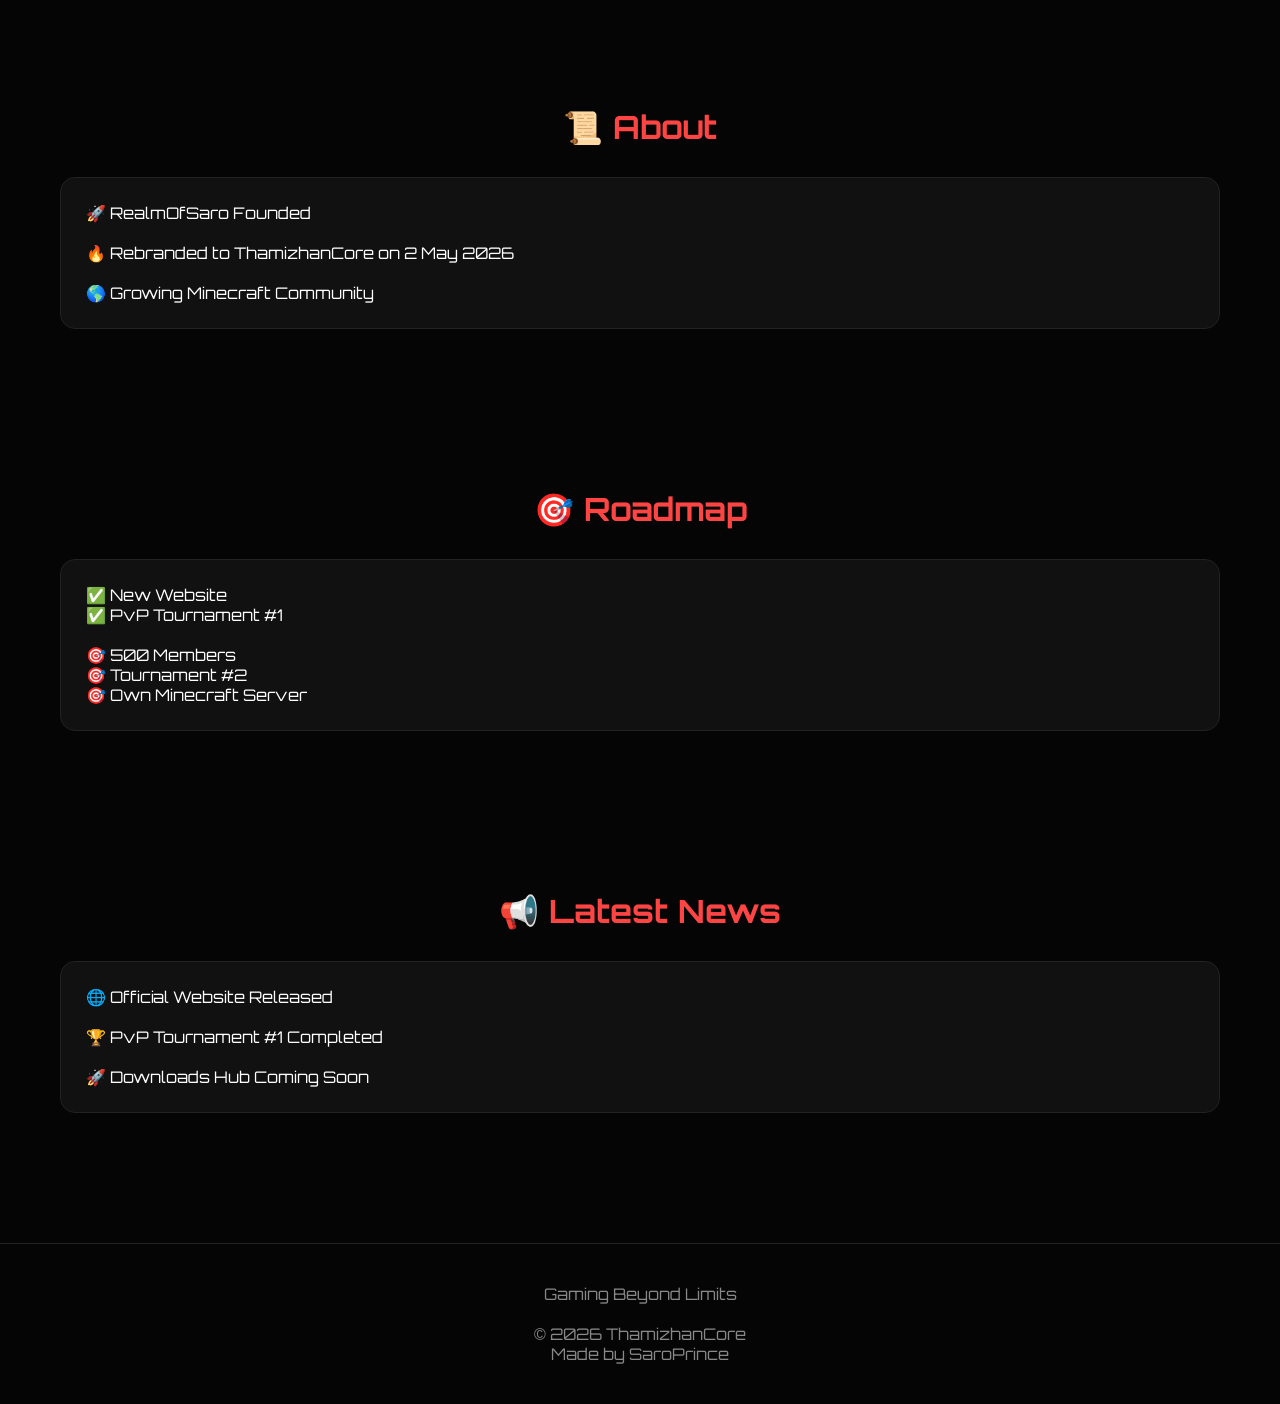
==== commit 32a28ba3: "Create index.html" ====
--- a/index.html
+++ b/index.html
@@ -17,8 +17,10 @@
 <div class="close-btn" onclick="closeMenu()">✕</div>
 
 <a href="index.html">🏠 Home</a>
+<a href="minecraft.html">🎮 Minecraft</a>
 <a href="events.html">🏆 Events</a>
 <a href="videos.html">📺 Videos</a>
+<a href="gallery.html">📸 Gallery</a>
 <a href="downloads.html">📥 Downloads</a>
 <a href="contact.html">📧 Contact</a>
 
@@ -42,15 +44,15 @@
 
 <div class="nav-links">
 <a href="index.html">Home</a>
+<a href="minecraft.html">Minecraft</a>
 <a href="events.html">Events</a>
 <a href="videos.html">Videos</a>
+<a href="gallery.html">Gallery</a>
 <a href="downloads.html">Downloads</a>
 <a href="contact.html">Contact</a>
 </div>
 
-<div class="menu-btn" onclick="openMenu()">
-☰
-</div>
+<div class="menu-btn" onclick="openMenu()">☰</div>
 
 </div>
 
@@ -66,7 +68,7 @@
 
 <p class="desc">
 A Tamil Gaming Community focused on Minecraft,
-Events, Hosting, Configs, Codes and Future Expansion.
+Events, Configs, Codes and Future Expansion.
 </p>
 
 <div class="buttons">
@@ -90,13 +92,13 @@
 <section class="section">
 
 <h2 class="title">
-🏆 Latest Event
+🏆 Latest Tournament
 </h2>
 
 <div class="card">
 
 <h3>
-ThamizhanCore PvP Tournament
+PvP Tournament #1
 </h3>
 
 <p>
@@ -105,49 +107,9 @@
 
 <br>
 
-<p>
-🥇 Stebin S
-</p>
-
-<p>
-🥈 Jeeva
-</p>
-
-<p>
-🥉 PvP Cat
-</p>
-
-<br>
-
-<p>
-Season 1 Successfully Completed
-</p>
-
-</div>
-
-</section>
-
-<section class="section">
-
-<h2 class="title">
-🎮 Minecraft
-</h2>
-
-<div class="card">
-
-<h3>
-Server Information
-</h3>
-
-<p>
-IP: play.thamizhancore.fun:25567
-</p>
-
-<br>
-
-<p>
-Platform: Java + Bedrock
-</p>
+<p>🥇 Stebin S</p>
+<p>🥈 Jeeva</p>
+<p>🥉 PvP Cat</p>
 
 </div>
 
@@ -167,12 +129,12 @@
 </div>
 
 <div class="card">
-<h3>Events Hosted</h3>
+<h3>Tournaments</h3>
 <p>1</p>
 </div>
 
 <div class="card">
-<h3>Prize Pool Given</h3>
+<h3>Prize Pool</h3>
 <p>₹300</p>
 </div>
 
@@ -183,48 +145,66 @@
 <section class="section">
 
 <h2 class="title">
-📜 Journey
-</h2>
-
-<div class="card">
-
-<p>
-🚀 13 July 2025 - RealmOfSaro Founded
-</p>
-
-<br>
-
-<p>
-🔥 Rebranded as ThamizhanCore
-</p>
-
-<br>
-
-<p>
-🌎 Growing into a Gaming Community
-</p>
-
-</div>
-
-</section>
-
-<section class="section">
-
-<h2 class="title">
-🎯 Community Goals
-</h2>
-
-<div class="card">
-
-<p>✅ Website Launch</p>
-<p>✅ Domain Setup</p>
-<p>✅ First PvP Tournament</p>
-
-<br>
-
-<p>⬜ 500 Discord Members</p>
-<p>⬜ Downloads Hub Launch</p>
-<p>⬜ Multi-Game Expansion</p>
+📜 About
+</h2>
+
+<div class="card">
+
+<p>
+🚀 RealmOfSaro Founded
+</p>
+
+<br>
+
+<p>
+🔥 Rebranded to ThamizhanCore
+on 2 May 2026
+</p>
+
+<br>
+
+<p>
+🌎 Growing Minecraft Community
+</p>
+
+</div>
+
+</section>
+
+<section class="section">
+
+<h2 class="title">
+🎯 Roadmap
+</h2>
+
+<div class="card">
+
+<p>✅ New Website</p>
+<p>✅ PvP Tournament #1</p>
+
+<br>
+
+<p>🎯 500 Members</p>
+<p>🎯 Tournament #2</p>
+<p>🎯 Own Minecraft Server</p>
+
+</div>
+
+</section>
+
+<section class="section">
+
+<h2 class="title">
+📢 Latest News
+</h2>
+
+<div class="card">
+
+<p>🌐 Official Website Released</p>
+<br>
+<p>🏆 PvP Tournament #1 Completed</p>
+<br>
+<p>🚀 Downloads Hub Coming Soon</p>
 
 </div>
 
@@ -233,10 +213,6 @@
 <footer>
 
 Gaming Beyond Limits
-
-<br><br>
-
-Founded as RealmOfSaro on 13 July 2025
 
 <br><br>
 
--- a/style.css
+++ b/style.css
@@ -1,4 +1,4 @@
-@import url('https://fonts.googleapis.com/css2?family=Orbitron:wght@400;600;700;900&display=swap');
+@import url('https://fonts.googleapis.com/css2?family=Orbitron:wght@400;500;600;700;800&display=swap');
 
 *{
 margin:0;
@@ -25,48 +25,49 @@
 width:100%;
 height:100%;
 background:
-radial-gradient(circle at center,rgba(255,0,0,.15),transparent 60%);
+radial-gradient(circle at center,
+rgba(255,0,0,.12),
+transparent 60%);
 z-index:-1;
 }
 
 .navbar{
 position:sticky;
 top:0;
-width:100%;
-background:#0a0a0a;
+z-index:1000;
 display:flex;
 justify-content:space-between;
 align-items:center;
 padding:15px 20px;
+background:#0b0b0b;
 border-bottom:1px solid #222;
-z-index:1000;
 }
 
 .logo-text{
-color:#ff4444;
 font-size:1.2rem;
 font-weight:700;
+color:#ff4444;
+}
+
+.nav-links{
+display:flex;
+gap:20px;
+}
+
+.nav-links a{
+color:white;
+text-decoration:none;
+transition:.3s;
+}
+
+.nav-links a:hover{
+color:#ff4444;
 }
 
 .menu-btn{
+display:none;
 font-size:28px;
 cursor:pointer;
-display:none;
-}
-
-.nav-links{
-display:flex;
-gap:20px;
-}
-
-.nav-links a{
-color:white;
-text-decoration:none;
-transition:.3s;
-}
-
-.nav-links a:hover{
-color:#ff4444;
 }
 
 .sidebar{
@@ -75,10 +76,10 @@
 left:-280px;
 width:280px;
 height:100%;
-background:#0b0b0b;
+background:#0a0a0a;
+border-right:2px solid red;
 z-index:2000;
 transition:.3s;
-border-right:2px solid red;
 padding-top:70px;
 }
 
@@ -140,9 +141,9 @@
 }
 
 .tagline{
-color:#ff4444;
 margin-top:10px;
 font-size:1.2rem;
+color:#ff4444;
 }
 
 .desc{
@@ -153,7 +154,7 @@
 }
 
 .buttons{
-margin-top:30px;
+margin-top:25px;
 display:flex;
 gap:15px;
 flex-wrap:wrap;
@@ -161,12 +162,16 @@
 }
 
 .btn{
-padding:14px 28px;
+padding:14px 25px;
 border-radius:10px;
 text-decoration:none;
-font-weight:bold;
-color:white;
-transition:.3s;
+color:white;
+font-weight:600;
+transition:.3s;
+}
+
+.btn:hover{
+transform:scale(1.05);
 }
 
 .discord{
@@ -175,10 +180,6 @@
 
 .youtube{
 background:#ff0000;
-}
-
-.btn:hover{
-transform:scale(1.08);
 }
 
 .section{
@@ -189,9 +190,9 @@
 
 .title{
 text-align:center;
+margin-bottom:30px;
 font-size:2rem;
 color:#ff4444;
-margin-bottom:30px;
 }
 
 .grid{
@@ -209,37 +210,37 @@
 }
 
 .card:hover{
-transform:translateY(-6px);
+transform:translateY(-5px);
 border-color:red;
-box-shadow:0 0 20px rgba(255,0,0,.4);
-}
-
-.card h3,
-.card h2{
+box-shadow:0 0 20px rgba(255,0,0,.3);
+}
+
+.card h2,
+.card h3{
 margin-bottom:15px;
 color:#ff6666;
 }
 
 footer{
+margin-top:50px;
 padding:40px;
 text-align:center;
 border-top:1px solid #222;
 color:#888;
-margin-top:50px;
 }
 
 @media(max-width:768px){
+
+.nav-links{
+display:none;
+}
 
 .menu-btn{
 display:block;
 }
 
-.nav-links{
-display:none;
-}
-
 .hero h1{
-font-size:2.4rem;
+font-size:2.5rem;
 }
 
 .logo{
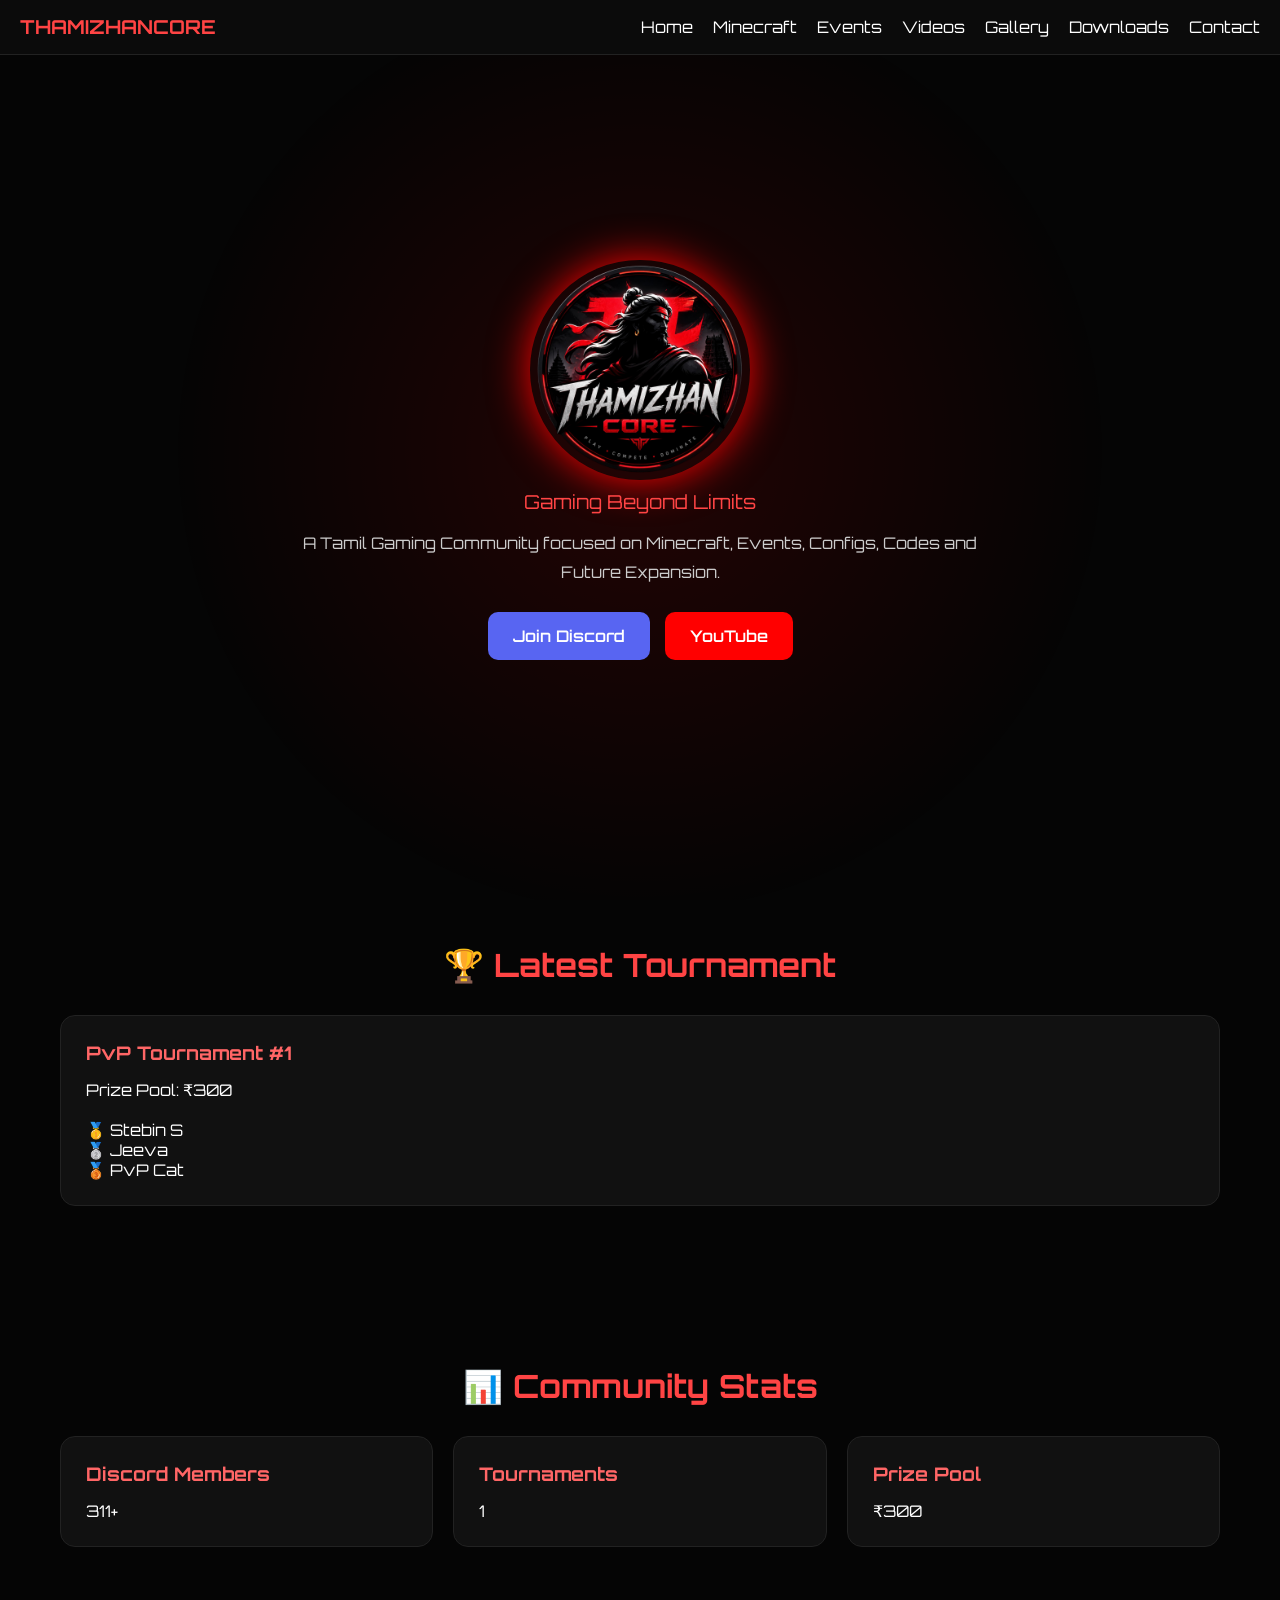
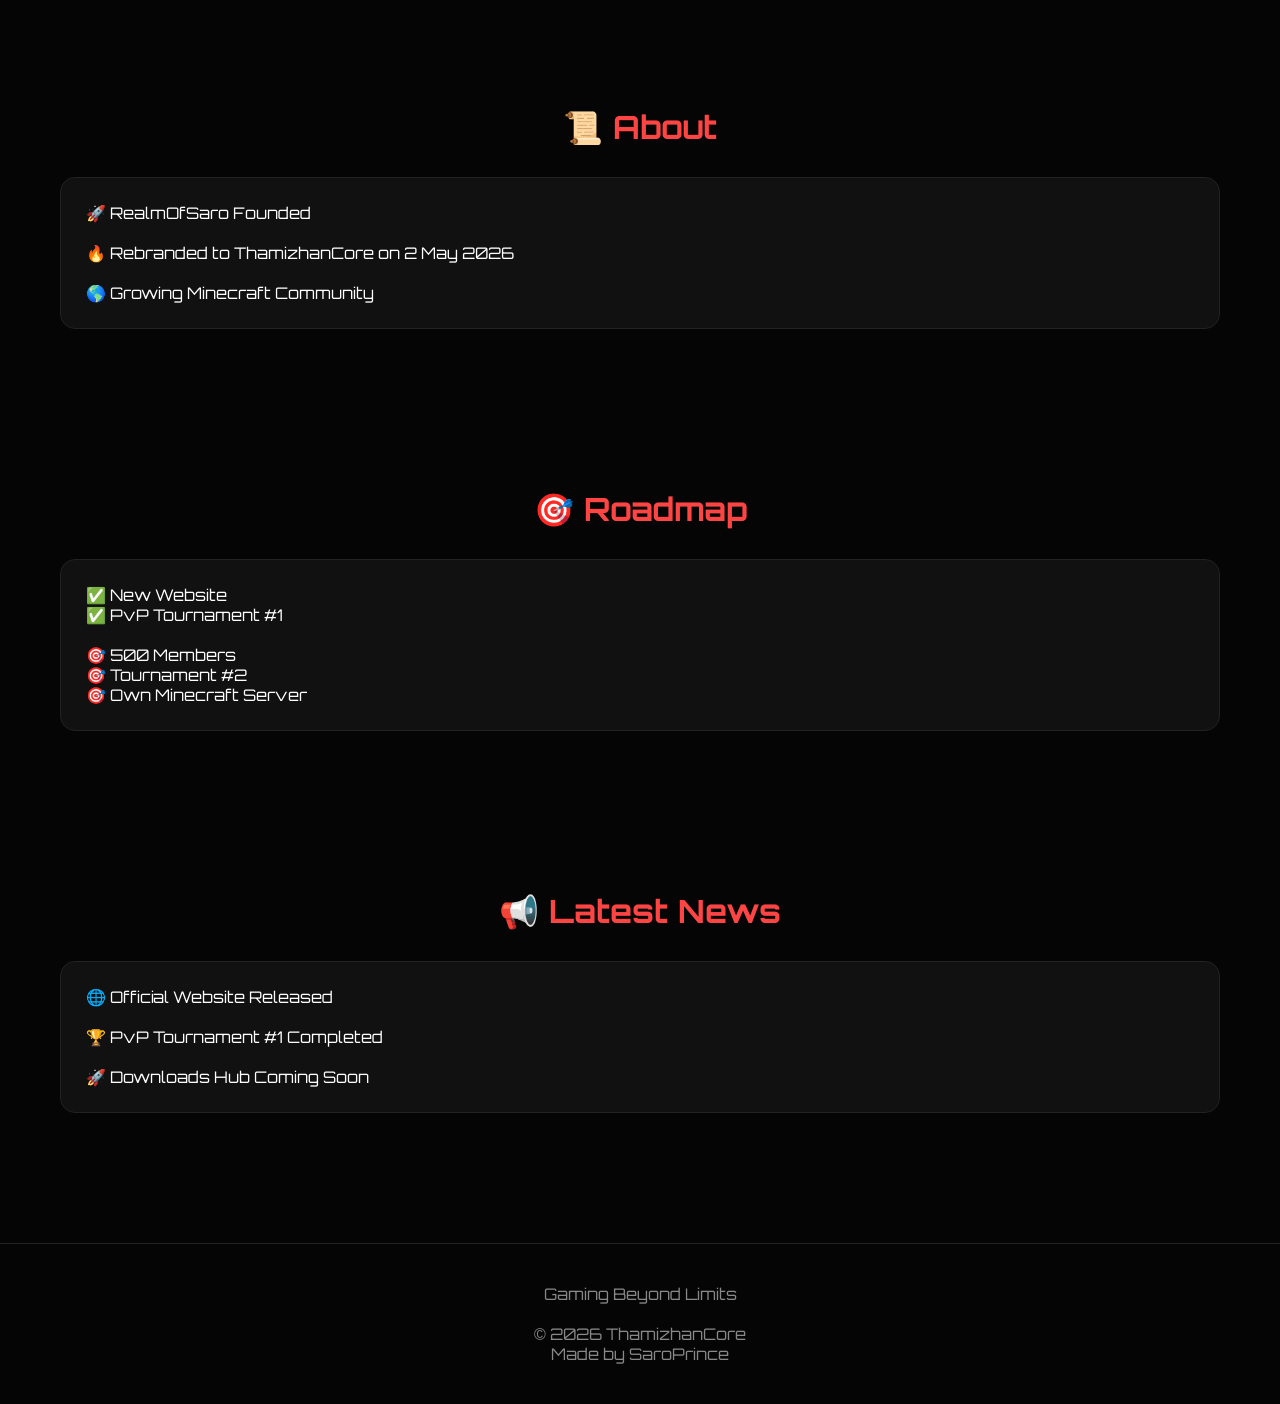
==== commit 05e7c20c: "Update index.html" ====
--- a/index.html
+++ b/index.html
@@ -59,8 +59,7 @@
 <section class="hero">
 
 <img src="logo.png" class="logo">
-
-<h1>THAMIZHANCORE</h1>
+  
 
 <p class="tagline">
 Gaming Beyond Limits
--- a/style.css
+++ b/style.css
@@ -135,9 +135,10 @@
 }
 
 .hero h1{
-font-size:4rem;
+font-size:clamp(2rem,8vw,4rem);
 margin-top:25px;
-text-shadow:0 0 20px red;
+text-shadow:0 0 10px red;
+word-break:break-word;
 }
 
 .tagline{
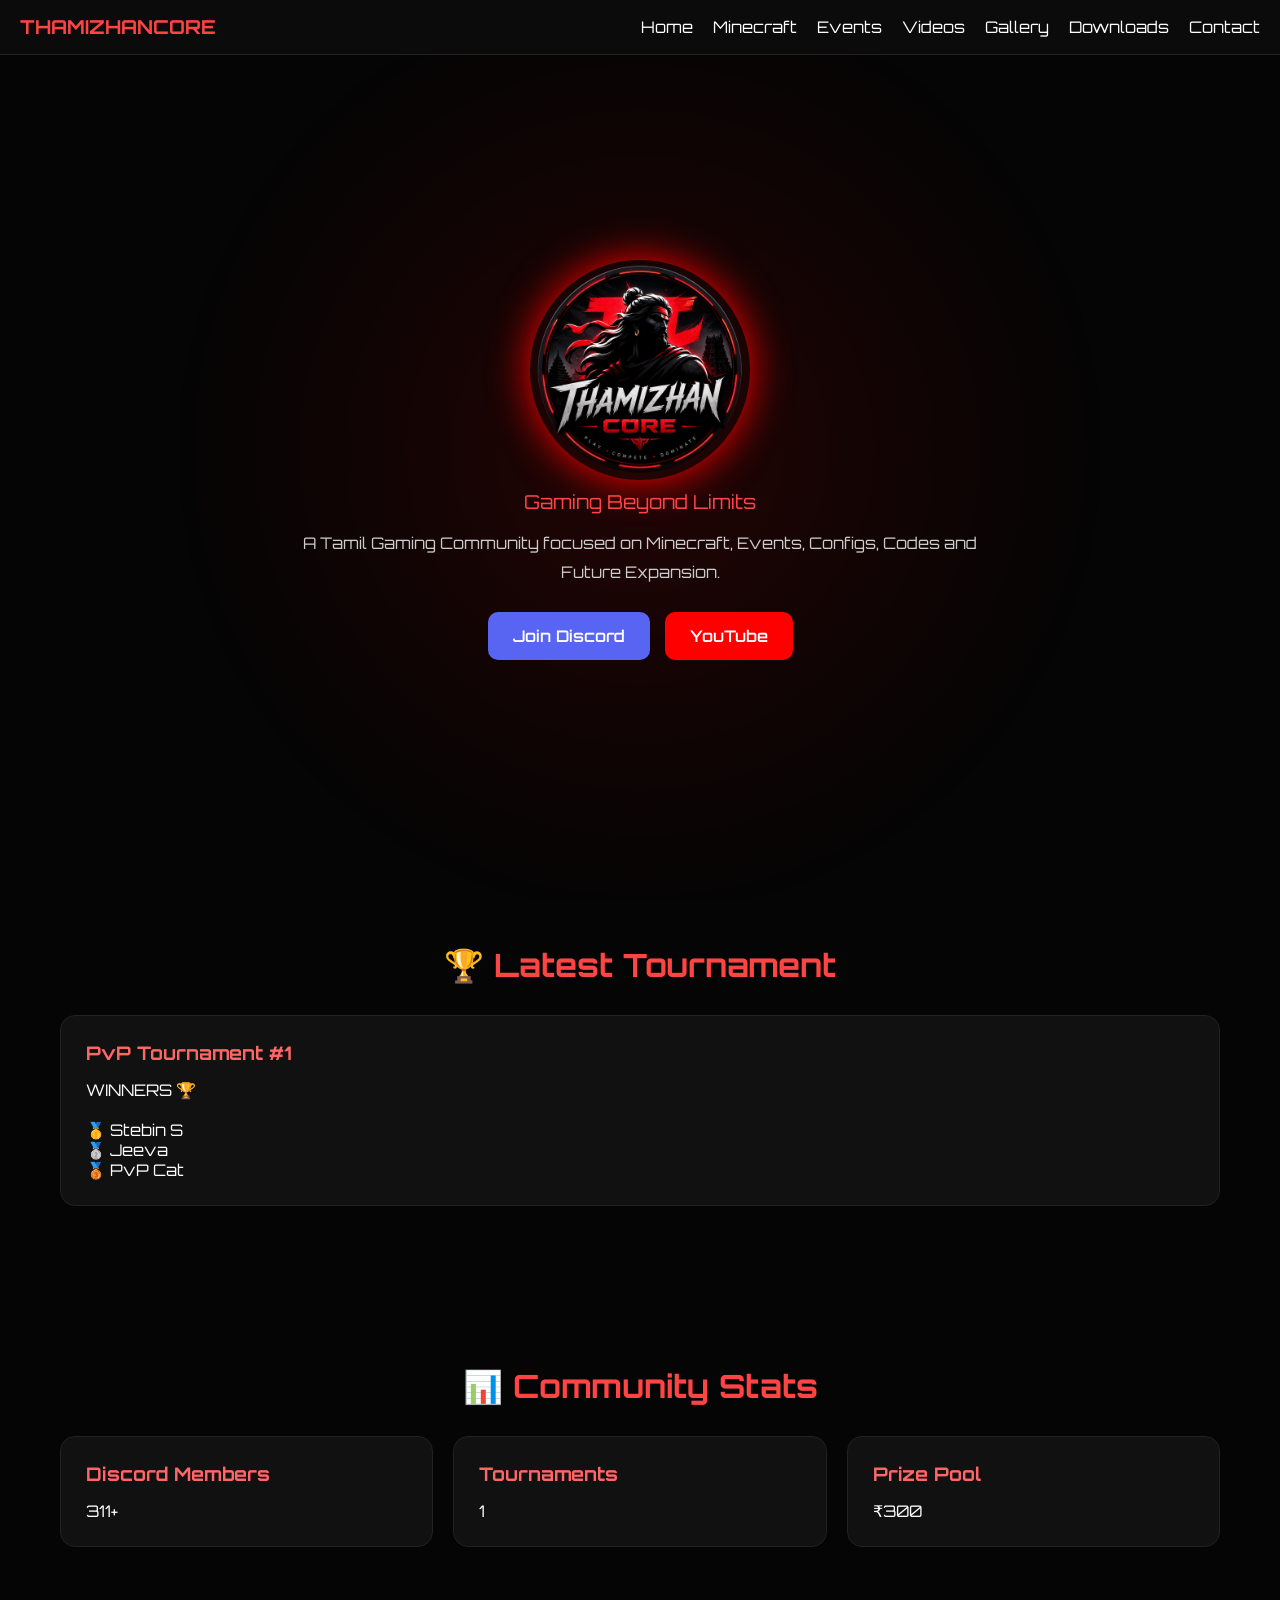
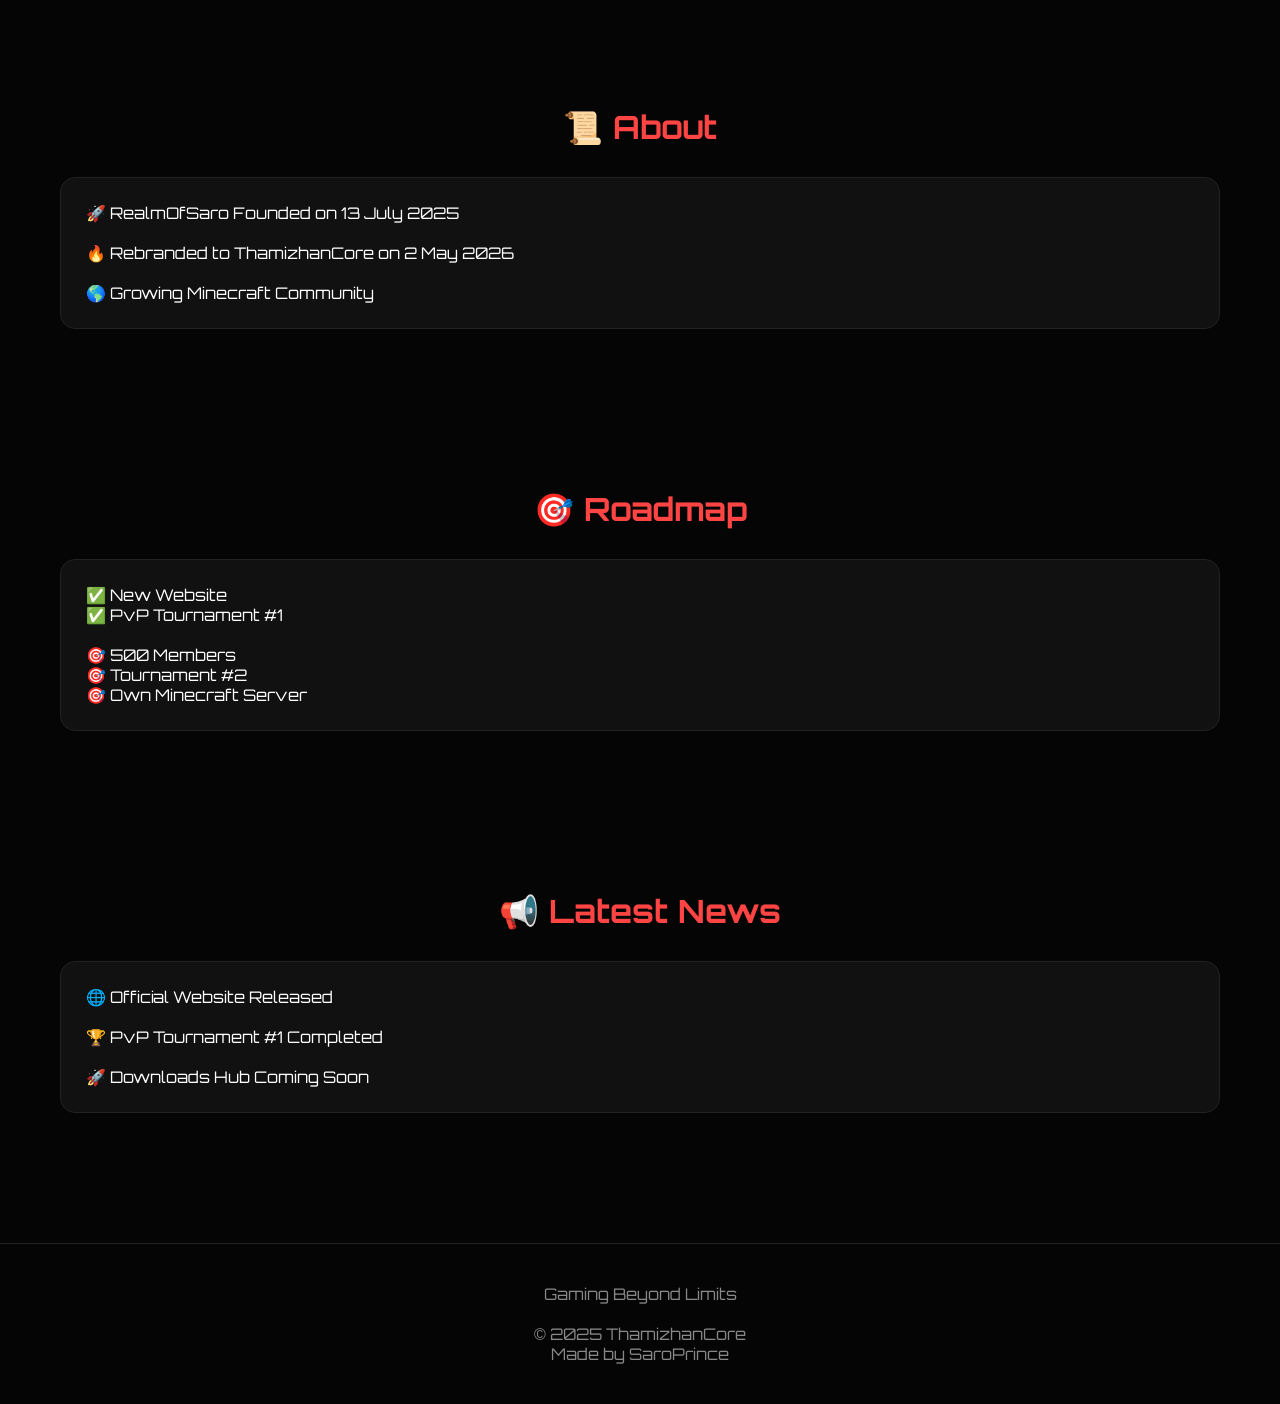
==== commit 467384db: "Update index.html" ====
--- a/index.html
+++ b/index.html
@@ -101,7 +101,7 @@
 </h3>
 
 <p>
-Prize Pool: ₹300
+WINNERS 🏆
 </p>
 
 <br>
@@ -150,7 +150,7 @@
 <div class="card">
 
 <p>
-🚀 RealmOfSaro Founded
+🚀 RealmOfSaro Founded on 13 July 2025
 </p>
 
 <br>
@@ -215,7 +215,7 @@
 
 <br><br>
 
-© 2026 ThamizhanCore
+© 2025 ThamizhanCore
 
 <br>
 
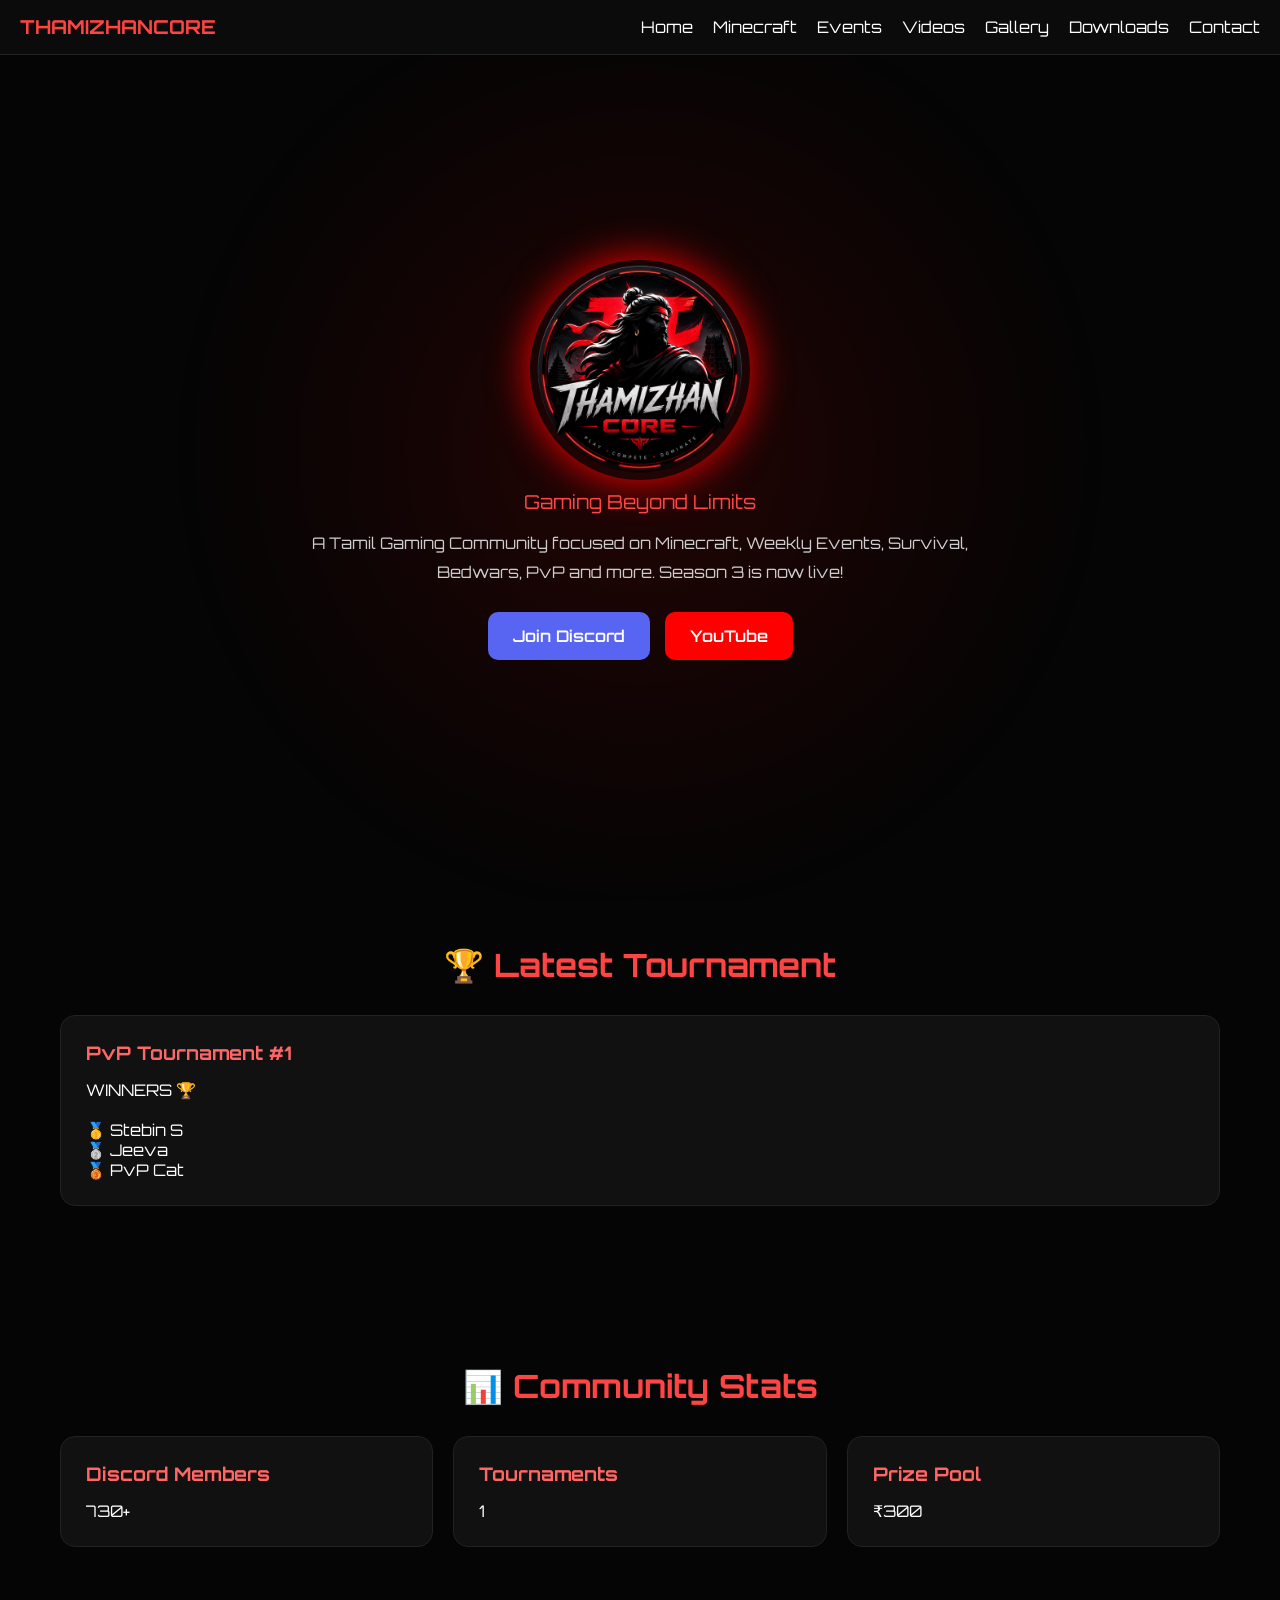
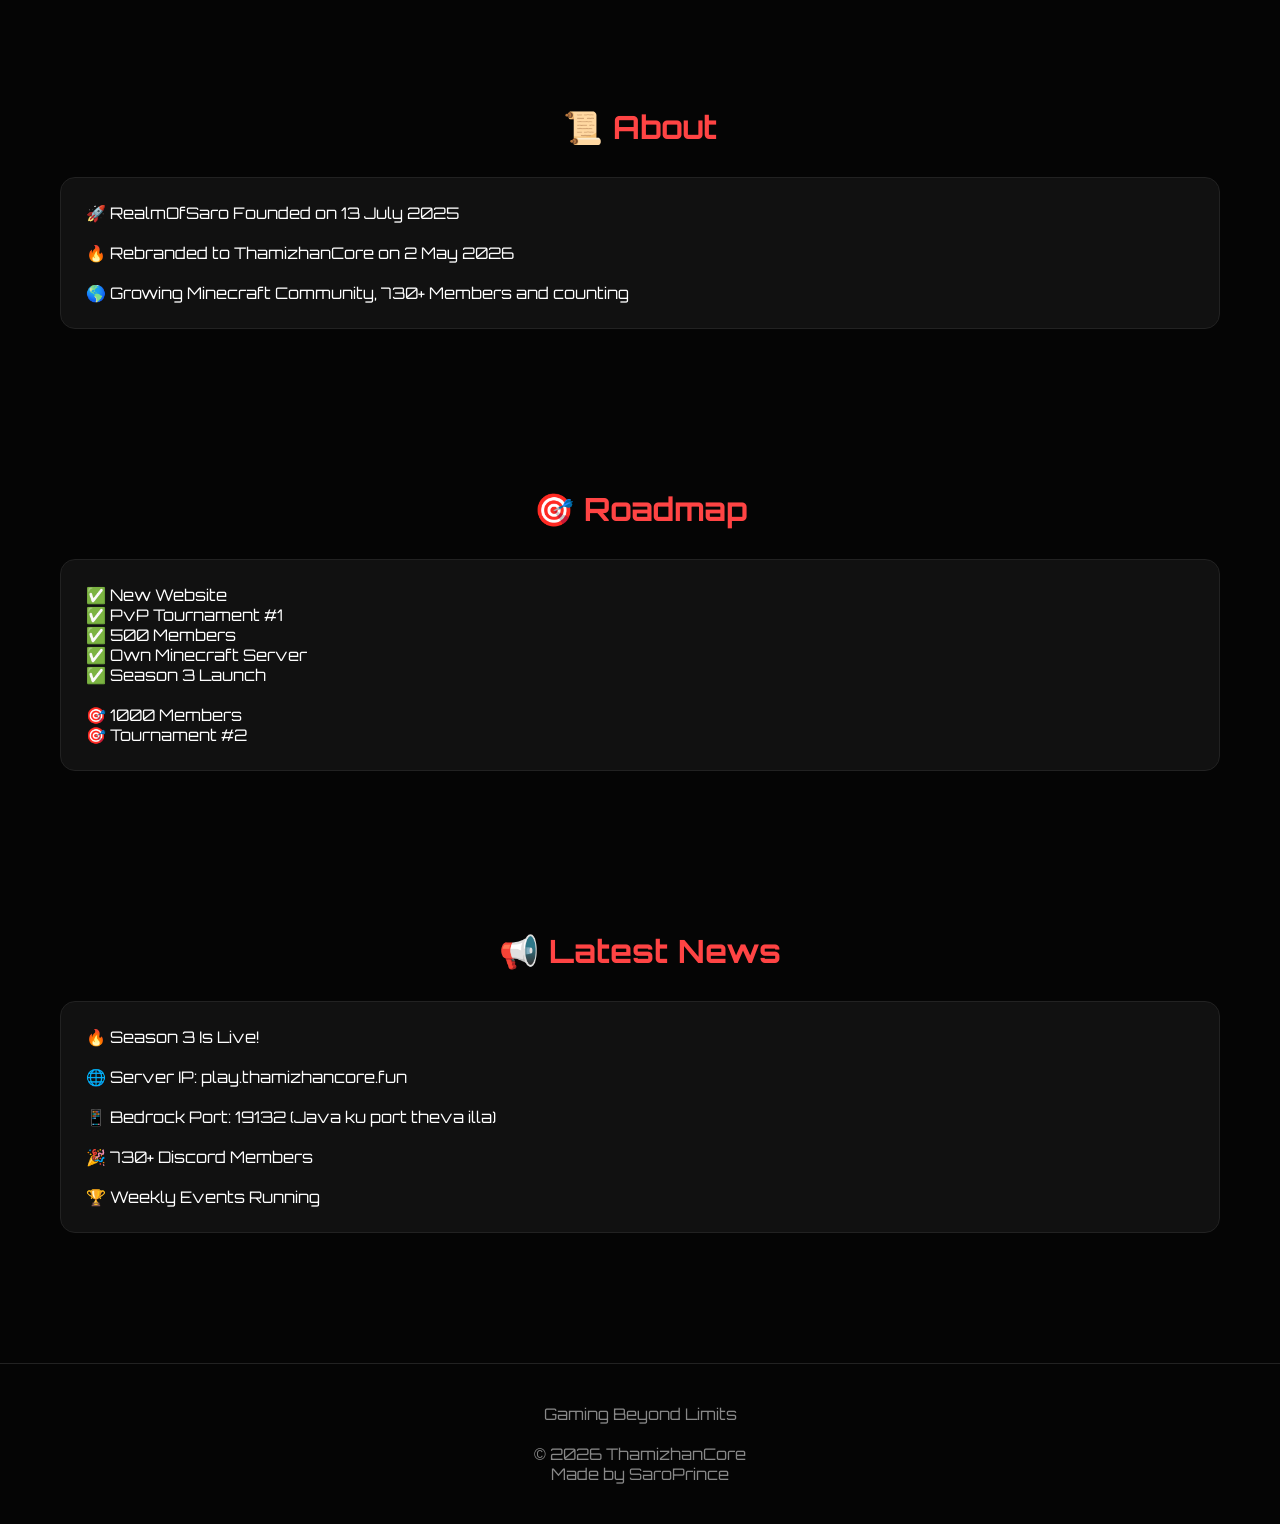
==== commit 004d0eb7: "Add files via upload" ====
--- a/index.html
+++ b/index.html
@@ -26,7 +26,7 @@
 
 <br>
 
-<a href="https://discord.gg/9U395mERtf" target="_blank">
+<a href="https://discord.gg/7y9nSmC5U9" target="_blank">
 💬 Discord
 </a>
 
@@ -67,13 +67,14 @@
 
 <p class="desc">
 A Tamil Gaming Community focused on Minecraft,
-Events, Configs, Codes and Future Expansion.
+Weekly Events, Survival, Bedwars, PvP and more.
+Season 3 is now live!
 </p>
 
 <div class="buttons">
 
 <a class="btn discord"
-href="https://discord.gg/9U395mERtf"
+href="https://discord.gg/7y9nSmC5U9"
 target="_blank">
 Join Discord
 </a>
@@ -124,7 +125,7 @@
 
 <div class="card">
 <h3>Discord Members</h3>
-<p>311+</p>
+<p>730+</p>
 </div>
 
 <div class="card">
@@ -163,7 +164,7 @@
 <br>
 
 <p>
-🌎 Growing Minecraft Community
+🌎 Growing Minecraft Community, 730+ Members and counting
 </p>
 
 </div>
@@ -180,12 +181,14 @@
 
 <p>✅ New Website</p>
 <p>✅ PvP Tournament #1</p>
-
-<br>
-
-<p>🎯 500 Members</p>
+<p>✅ 500 Members</p>
+<p>✅ Own Minecraft Server</p>
+<p>✅ Season 3 Launch</p>
+
+<br>
+
+<p>🎯 1000 Members</p>
 <p>🎯 Tournament #2</p>
-<p>🎯 Own Minecraft Server</p>
 
 </div>
 
@@ -199,11 +202,15 @@
 
 <div class="card">
 
-<p>🌐 Official Website Released</p>
-<br>
-<p>🏆 PvP Tournament #1 Completed</p>
-<br>
-<p>🚀 Downloads Hub Coming Soon</p>
+<p>🔥 Season 3 Is Live!</p>
+<br>
+<p>🌐 Server IP: play.thamizhancore.fun</p>
+<br>
+<p>📱 Bedrock Port: 19132 (Java ku port theva illa)</p>
+<br>
+<p>🎉 730+ Discord Members</p>
+<br>
+<p>🏆 Weekly Events Running</p>
 
 </div>
 
@@ -215,7 +222,7 @@
 
 <br><br>
 
-© 2025 ThamizhanCore
+© 2026 ThamizhanCore
 
 <br>
 
